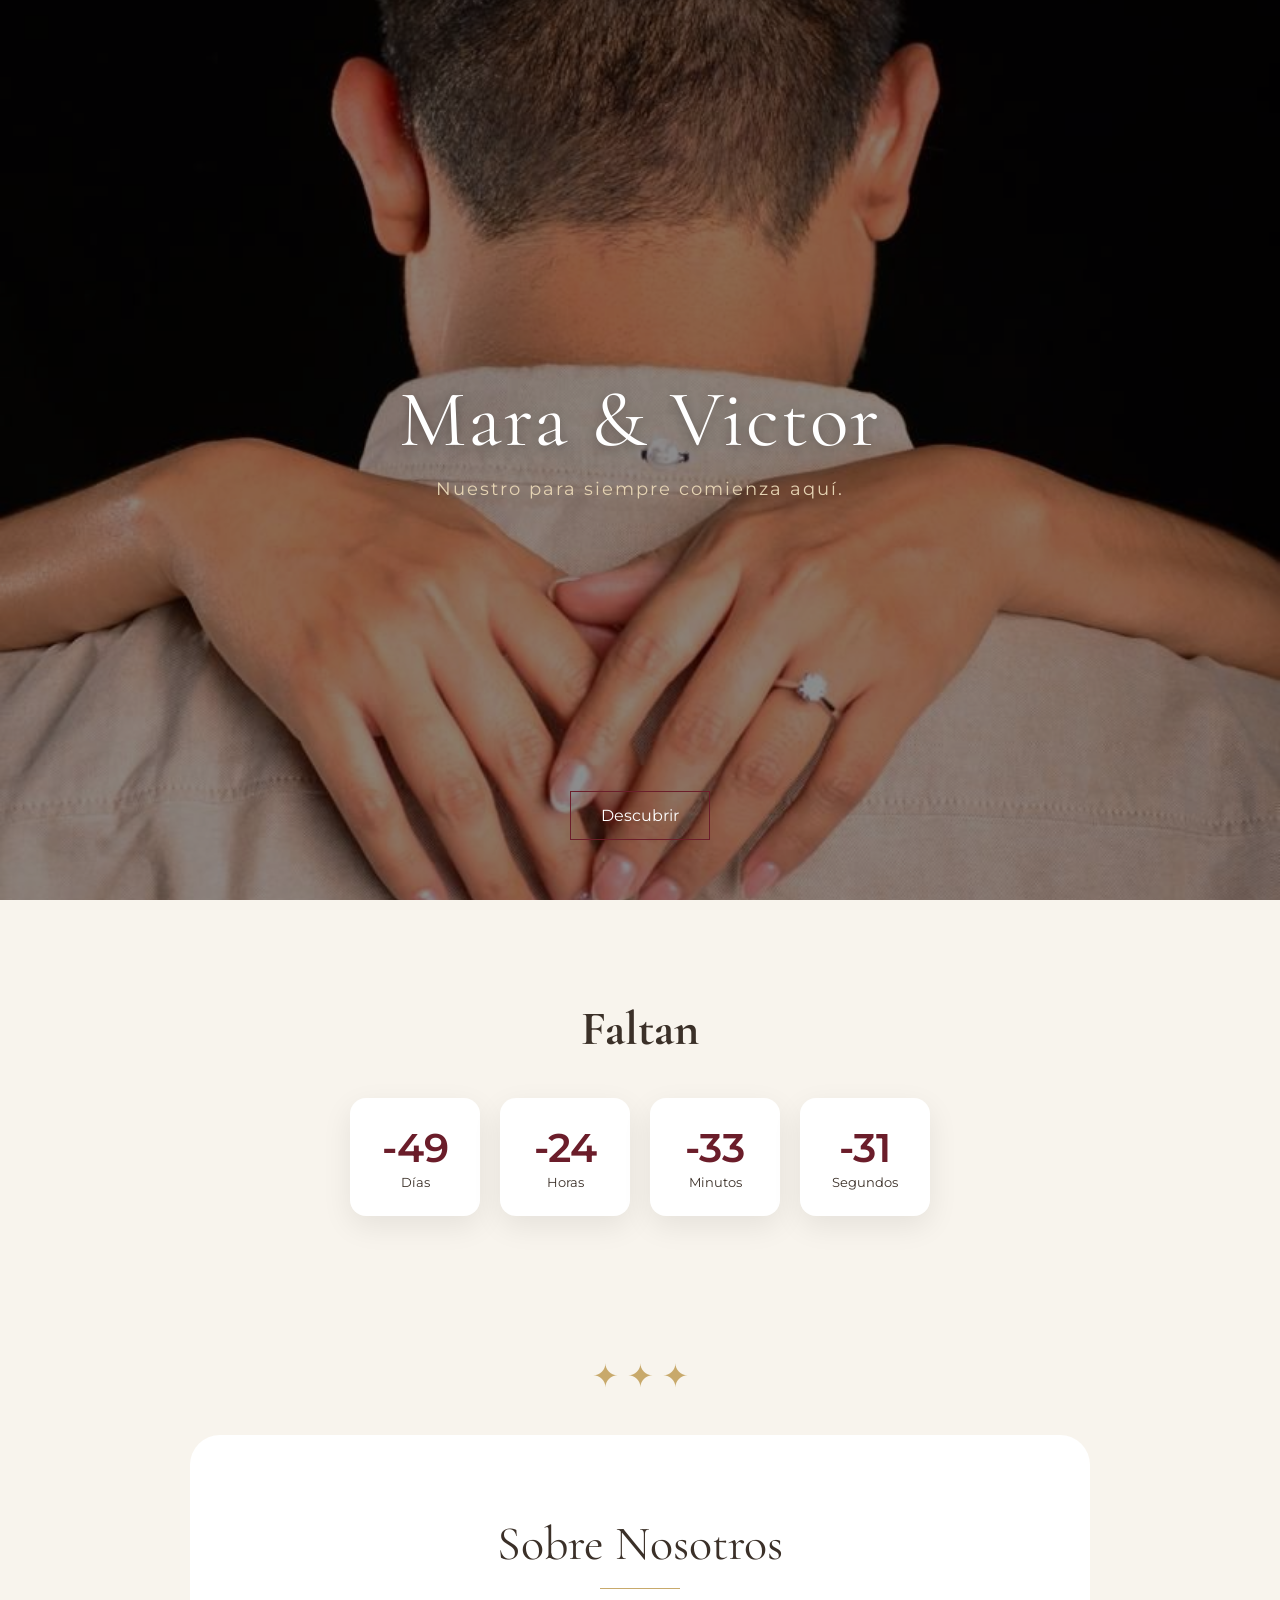
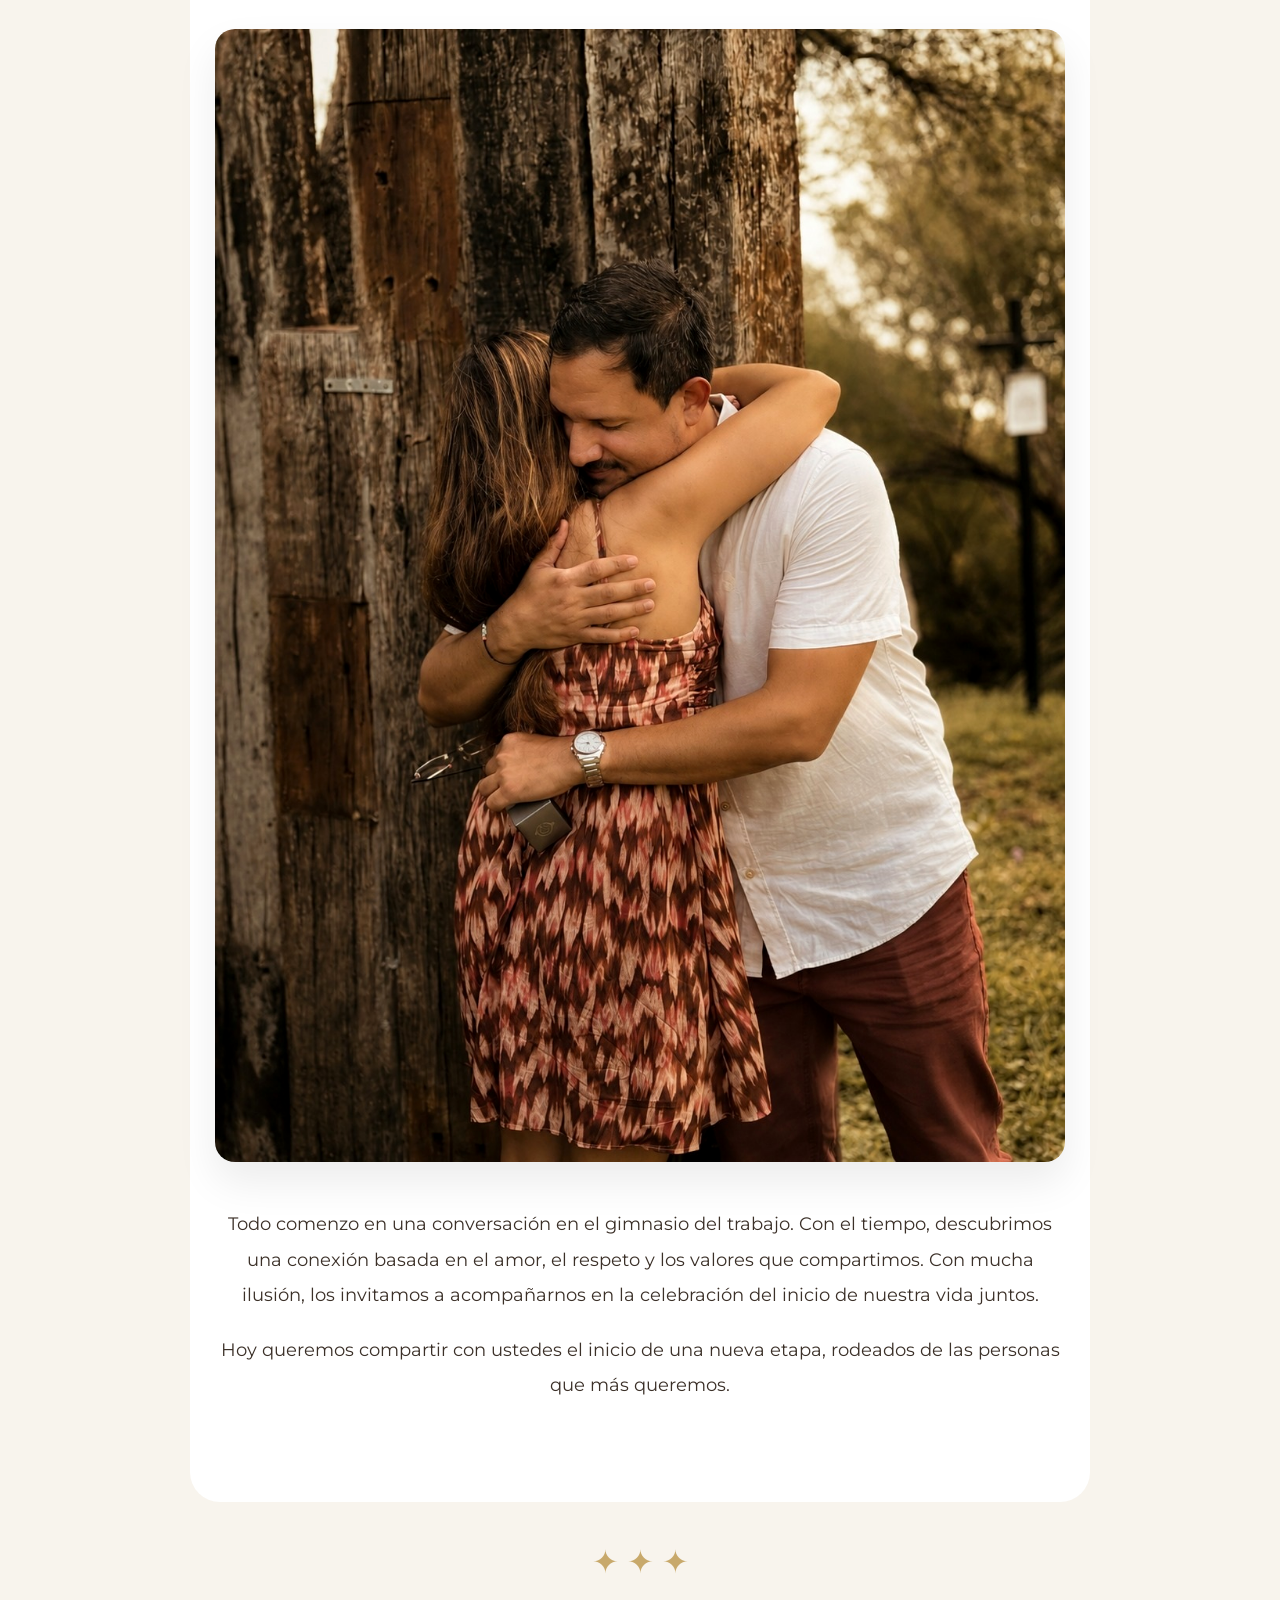
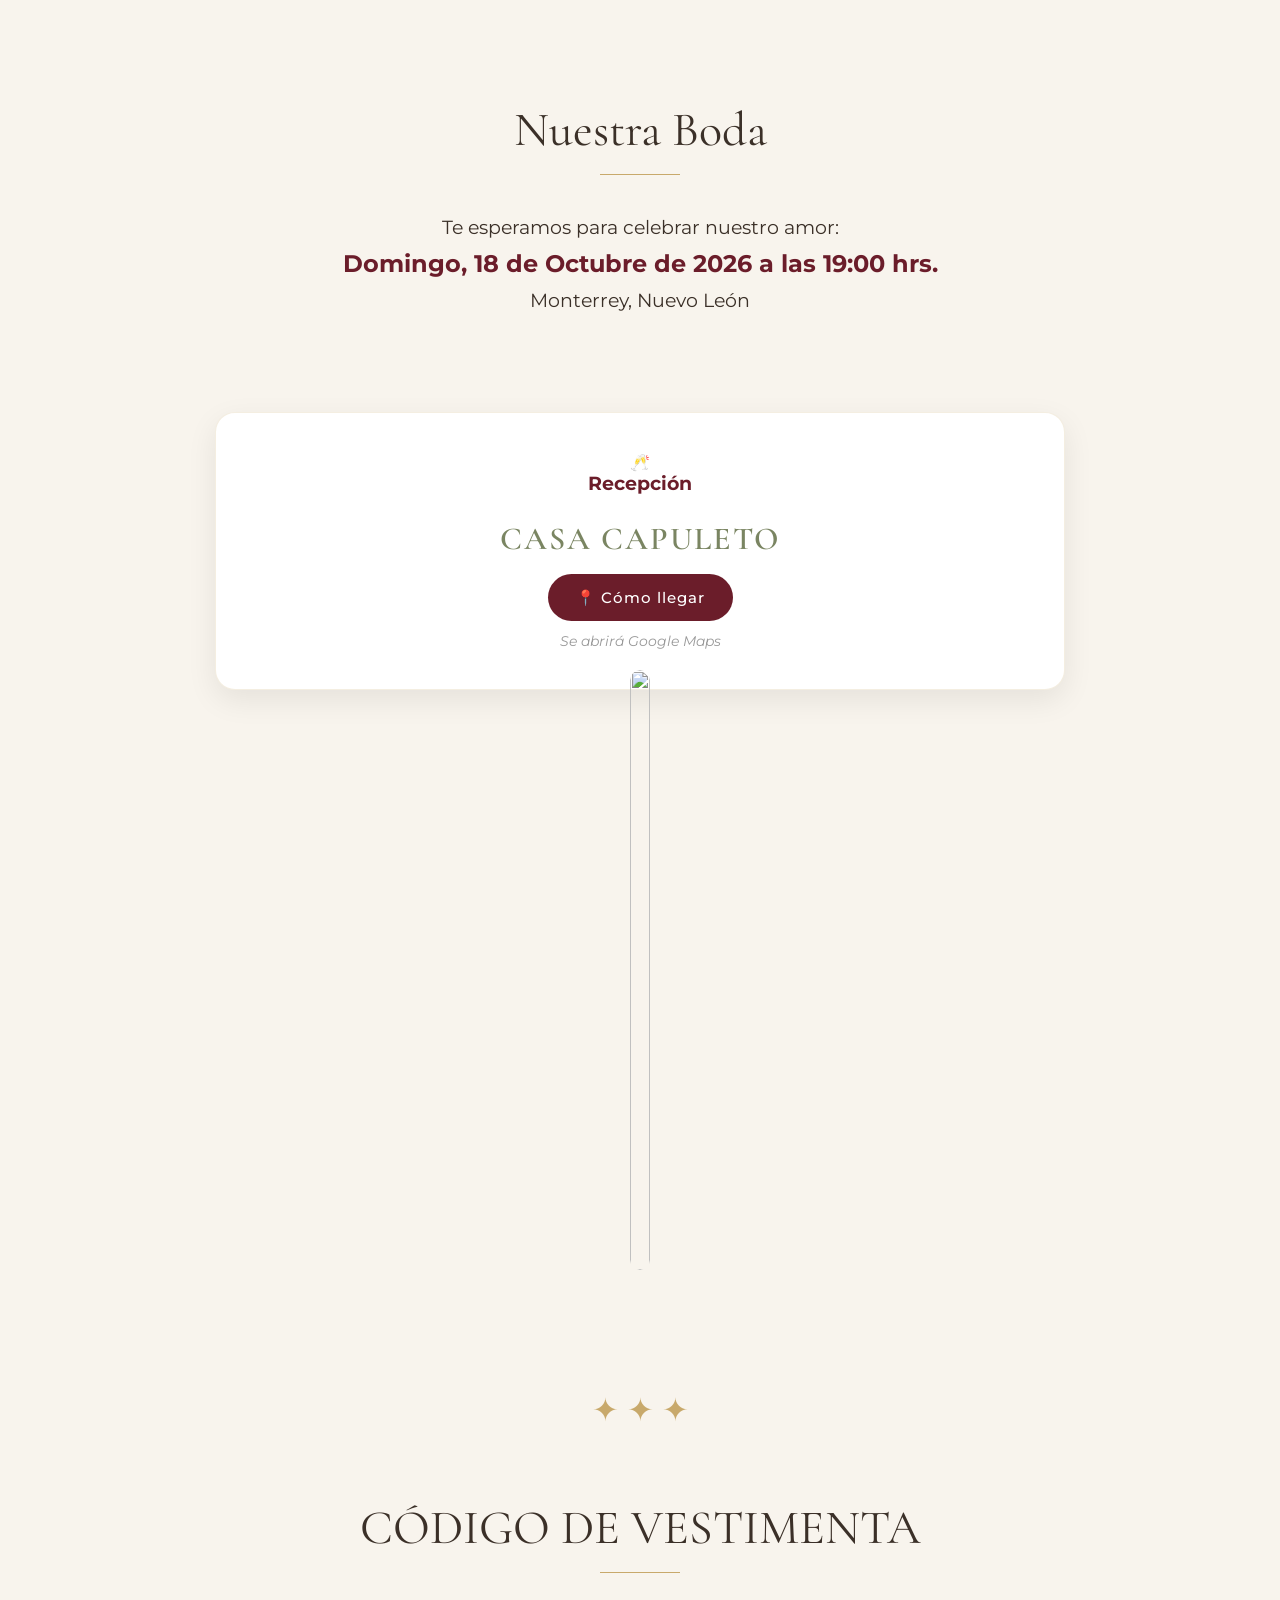
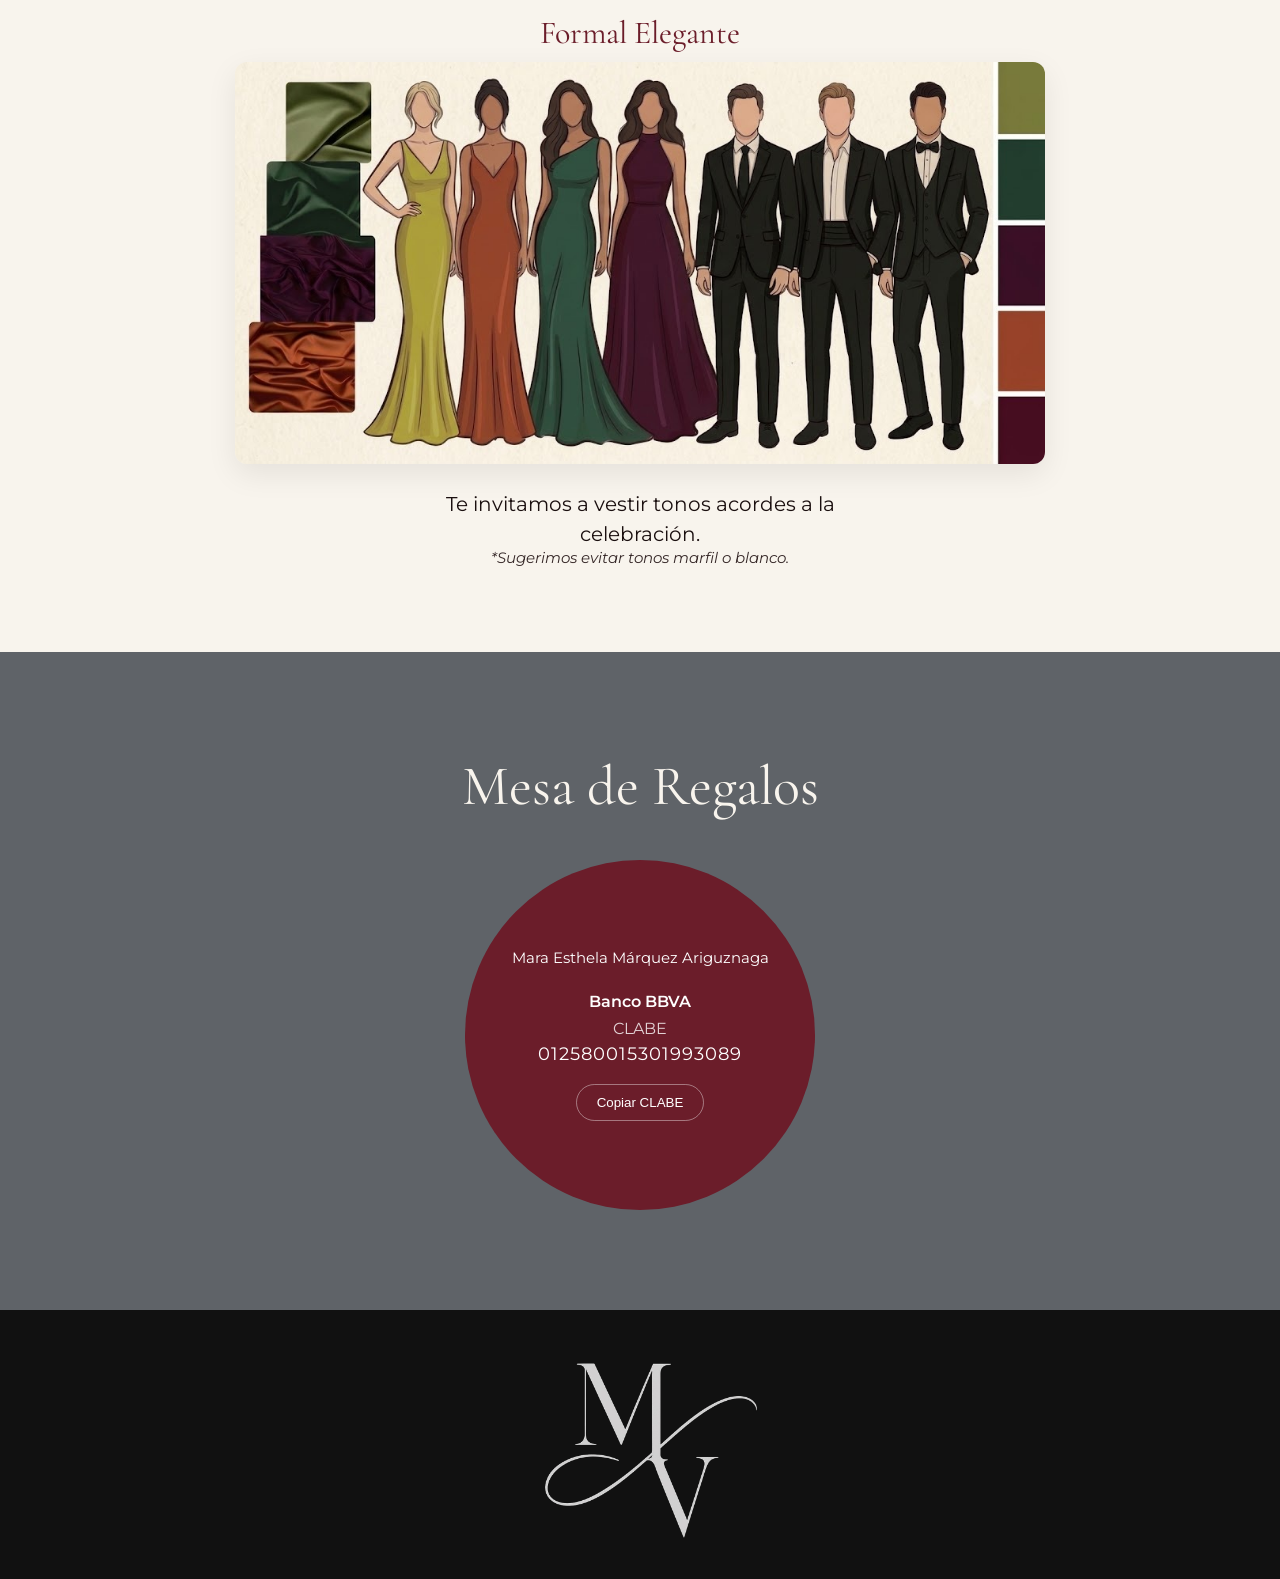
==== index.html @ dc5fb046 "Reposicion de Boton descubrir" ====
<!DOCTYPE html>
<html lang="es">

<head>
    <meta charset="UTF-8">
    <meta name="viewport" content="width=device-width, initial-scale=1.0">

    <title>Mara & Víctor</title>

    <link rel="stylesheet" href="assets/css/style.css">

    <link rel="preconnect" href="https://fonts.googleapis.com">
    <link
        href="https://fonts.googleapis.com/css2?family=Cormorant+Garamond:wght@300;400;500;600&family=Montserrat:wght@300;400;500&display=swap"
        rel="stylesheet">
</head>

<body>

    <section class="hero">
    
        <div class="overlay"></div>
    
        <div class="hero-content">
    
            <h1>Mara & Victor</h1>
    
            <p class="frase">
                Nuestro para siempre comienza aquí.
            </p>
    
        </div>
    
        <a href="#countdown" class="btn hero-btn">
            Descubrir
        </a>
    
    </section>

    <section id="countdown" class="countdown-section">

        <h2>Faltan</h2>

        <div class="countdown">

            <div class="box">
                <span id="days">0</span>
                <small>Días</small>
            </div>

            <div class="box">
                <span id="hours">0</span>
                <small>Horas</small>
            </div>

            <div class="box">
                <span id="minutes">0</span>
                <small>Minutos</small>
            </div>

            <div class="box">
                <span id="seconds">0</span>
                <small>Segundos</small>
            </div>

        </div>

    </section>
    <div class="ornament">
        ✦ ✦ ✦
    </div>

    <section class="historia reveal">

        <div class="section-header">
            <h2>Sobre Nosotros</h2>
        </div>
        <img src="assets/img/sobrenosotros.jpg" alt="Mara y Víctor" class="historia-img">
        <div class="historia-texto">

            <p>
                Todo comenzo en una conversación en el gimnasio
                del trabajo. Con el tiempo, descubrimos una
                conexión basada en el amor, el respeto y los
                valores que compartimos.
                Con mucha ilusión, los invitamos a acompañarnos
                en la celebración del inicio de nuestra vida juntos.
            </p>

            <p>
                Hoy queremos compartir con ustedes
                el inicio de una nueva etapa,
                rodeados de las personas que más queremos.
            </p>

        </div>

    </section>
    <div class="ornament">
        ✦ ✦ ✦
    </div>

    <!--
    <section class="timeline reveal">

        <div class="section-header">
            <h2>Nuestro Camino</h2>
        </div>

        <div class="timeline-container">

            <div class="timeline-item">

                <div class="timeline-icon">
                    ❤️
                </div>

                <div class="timeline-content">
                    <h3>2023</h3>
                    <p>Nos conocimos</p>
                </div>

            </div>

            <div class="timeline-item">

                <div class="timeline-icon">
                    ☕
                </div>

                <div class="timeline-content">
                    <h3>2024</h3>
                    <p>Primera cita</p>
                </div>

            </div>

            <div class="timeline-item">

                <div class="timeline-icon">
                    💍
                </div>

                <div class="timeline-content">
                    <h3>2025</h3>
                    <p>Compromiso</p>
                </div>

            </div>

            <div class="timeline-item">

                <div class="timeline-icon">
                    👰🤵
                </div>

                <div class="timeline-content">
                    <h3>2026</h3>
                    <p>Nuestra boda</p>
                </div>

            </div>

        </div>

    </section>
    -->

    <section class="evento reveal">

        <div class="section-header">
            <h2>Nuestra Boda</h2>
        </div>

        <div class="evento-fecha">

            <span>Te esperamos para celebrar nuestro amor:</span>

            <strong>
                Domingo, 18 de Octubre de 2026 a las 19:00 hrs.
            </strong>

            <span>
                Monterrey, Nuevo León
            </span>

        </div>

    </section>

    <section class="cards-evento reveal">

        <div class="evento-card">

            <div class="evento-icon">
                🥂
            </div>

            <h3>Recepción</h3>

            <div class="venue-card">

                <h4>CASA CAPULETO</h4>


                <a href="https://maps.app.goo.gl/CMNV9j2UJnT3NY7h6" target="_blank" class="maps-btn">
                    📍 Cómo llegar
                </a>
                <p class="maps-note">
                    Se abrirá Google Maps
                </p>

            </div>

        </div>

        <section class="foto-principal">
            <img src="assets/img/recepcion.jpg">
        </section>
        <div class="ornament">
            ✦ ✦ ✦
        </div>
        <!--Esta es la sección del vestuario-->
        <section class="dress-code reveal">

            <div class="section-header">
                <h2>CÓDIGO DE VESTIMENTA</h2>
            </div>

            <p class="dress-text">
                Formal Elegante
            </p>

            <img src="assets/img/dresscode.jpg" alt="Dress Code" class="dress-image">

            <p class="dress-note">
                Te invitamos a vestir tonos acordes a la celebración.
            </p>
            <p class="dress-note2">
                *Sugerimos evitar tonos marfil o blanco.
            </p>
        </section>

    </section>
    <!-- Agregando Mesa de regalos -->
    <section class="gift-section reveal">

        <div class="section-header-light">
            <h2>Mesa de Regalos</h2>
        </div>

        <div class="gift-circle">

            <p class="gift-name">
                Mara Esthela Márquez Ariguznaga
            </p>

            <p class="gift-bank">
                Banco BBVA
            </p>

            <p class="gift-clabe-label">
                CLABE
            </p>

            <p class="gift-clabe">
                012580015301993089
            </p>

            <button class="copy-btn" onclick="copyClabe()">
                Copiar CLABE
            </button>

        </div>

    </section>


    <footer>
        <img src="assets/img/firma.png" alt="Firma Mara y Víctor" class="footer-logo">


    </footer>

    <script src="assets/js/countdown.js"></script>
    <script src="assets/js/main.js"></script>
    <script src="assets/js/countdown.js"></script>
    <script src="assets/js/main.js"></script>

    <script>

        function copyClabe() {

            navigator.clipboard.writeText(
                "012580015301993089"
            );

            alert("Haz copiado una CLABE interbancaria de los novios: Mara y Víctor! Ahora puedes pegarla en tu aplicación bancaria para realizar la transferencia.");
        }

    </script>

</body>

</html>
---- assets/css/style.css ----
:root {
  --ivory: #f8f4ed;
  --olive: #7a8562;
  --burgundy: #6b1d2a;
  --champagne: #e5d3b3;
  --gold: #c8a96b;

  --text: #3b3028;
}
* {
  margin: 0;
  padding: 0;
  box-sizing: border-box;
}

html {
  scroll-behavior: smooth;
}

body {
  font-family: "Montserrat", sans-serif;
  background: var(--ivory);
  color: var(--text);
}

.hero {
  position: relative;
  min-height: 100vh;
  background: url("../img/hero.jpg") center center/cover no-repeat;
  display: flex;
  justify-content: center;
  align-items: center;
  text-align: center;
}

.overlay {
  position: absolute;
  inset: 0;
  background: rgba(0, 0, 0, 0.45);
}

.hero-content {
  position: relative;
  z-index: 2;
  color: white;
  padding: 20px;
}

.hero h1 {
  font-family: "Cormorant Garamond", serif;
  font-size: 5rem;
  font-weight: 400;
  margin-bottom: 10px;
  text-shadow: 0 3px 12px rgba(0, 0, 0, 0.3);
  letter-spacing: 2px;
}

.frase {
  font-size: 1.1rem;
  letter-spacing: 2px;
  margin-bottom: 30px;
  color: var(--champagne);
}

.fecha {
  font-size: 1.4rem;
  margin-bottom: 15px;
}

.ubicacion {
  margin-bottom: 35px;
}

.btn {
    display: inline-block;

    padding: 14px 30px;

    border: 1px solid var(--burgundy);

    color: white;

    text-decoration: none;

    transition: .3s;
}

.btn:hover {
  background: var(--burgundy);
}

.countdown-section {
  padding: 100px 20px;
  text-align: center;
}

.countdown-section h2 {
  font-family: "Cormorant Garamond", serif;
  font-size: 3rem;
  margin-bottom: 40px;
}

.countdown {
  display: flex;
  justify-content: center;
  gap: 20px;
  flex-wrap: wrap;
}

.box {
  background: white;
  width: 130px;
  padding: 25px;
  border-radius: 16px;
  box-shadow: 0 10px 30px rgba(0, 0, 0, 0.08);
}

.box span {
  display: block;
  font-size: 2.5rem;
  color: var(--burgundy);
  font-weight: 600;
}

.mensaje {
  padding: 100px 30px;
  text-align: center;
  max-width: 900px;
  margin: auto;
}

.mensaje h2 {
  font-family: "Cormorant Garamond", serif;
  font-size: 3rem;
  margin-bottom: 20px;
}

.mensaje p {
  line-height: 1.8;
}

.proximamente {
  padding: 50px 20px 120px;
  display: grid;
  grid-template-columns: repeat(auto-fit, minmax(220px, 1fr));
  gap: 20px;
  max-width: 1200px;
  margin: auto;
}

.card {
  background: white;
  padding: 40px 20px;
  text-align: center;
  border-radius: 16px;
  box-shadow: 0 10px 30px rgba(0, 0, 0, 0.08);
}

.card h3 {
  margin-bottom: 10px;
  color: var(--burgundy);
}

footer {
  background: #111;
  color: white;
  text-align: center;
  padding: 15px 20px;
}
.footer-logo {
  width: 300px;

  height: auto;

  display: block;

  margin: 0 auto 20px;

  opacity: 0.95;
}
footer h2 {
  font-family: "Cormorant Garamond", serif;
  font-size: 4rem;
  margin-bottom: 10px;
}
footer p {
  color: var(--champagne);

  font-size: 1rem;
}
@media (max-width: 768px) {

  .hero {
    background-position: center 25%;
  }

  .hero h1 {
    font-size: 3rem;
  }

  .fecha {
    font-size: 1.1rem;
  }

  .box {
    width: 140px;
  }
}
.section-header {
  text-align: center;
  margin-bottom: 40px;
}

.section-header h2 {
  font-family: "Cormorant Garamond", serif;
  font-size: 3rem;
  font-weight: 400;
}

.section-header::after {
  content: "";
  display: block;
  width: 80px;
  height: 1px;
  background: var(--gold);
  margin: 15px auto 0;
}
.historia {
  background: white;
  border-radius: 30px;
  padding: 80px 25px;
  max-width: 900px;
  margin: auto;
}

.historia-img {
  width: 100%;

  border-radius: 20px;

  margin-bottom: 40px;

  transition: all 0.5s ease;

  filter: contrast(1.03) saturate(1.05);

  box-shadow: 0 20px 40px rgba(0, 0, 0, 0.08);
}

.historia-img:hover {
  transform: scale(1.02) translateY(-5px);

  box-shadow: 0 25px 50px rgba(0, 0, 0, 0.15);
}
.historia-texto {
  text-align: center;
}

.historia-texto p {
  margin-bottom: 20px;
  font-size: 1.1rem;
  line-height: 2;
}
.quote {
  padding: 80px 25px;
  text-align: center;
}

.quote p {
  font-family: "Cormorant Garamond", serif;
  font-size: 2rem;
  font-style: italic;
  margin: 25px 0;
}

.line {
  display: block;
  width: 120px;
  height: 1px;
  background: var(--gold);
  margin: auto;
}
.evento {
  padding: 80px 25px;
  text-align: center;
}

.evento-fecha {
  display: flex;
  flex-direction: column;
  gap: 10px;
  font-size: 1.2rem;
}

.evento-fecha strong {
  color: var(--burgundy);
  font-size: 1.5rem;
}
.cards-evento {
  padding: 20px 25px 80px;
  display: grid;
  gap: 20px;
  max-width: 900px;
  margin: auto;
}

.evento-card {
  background: white;
  border-radius: 20px;
  padding: 40px;
  text-align: center;
  box-shadow: 0 10px 30px rgba(0, 0, 0, 0.08);
  border: 1px solid rgba(200, 169, 107, 0.2);
}

.evento-card h3 {
  color: var(--burgundy);
  margin-bottom: 10px;
}
.rsvp {
  padding: 100px 25px;
  text-align: center;
}

.rsvp h2 {
  font-family: "Cormorant Garamond", serif;
  font-size: 3rem;
  margin-bottom: 20px;
}

.rsvp p {
  margin-bottom: 30px;
}

.rsvp button {
  border: none;
  background: var(--burgundy);
  color: white;
  padding: 15px 35px;
  border-radius: 50px;
  opacity: 0.7;
}
.reveal {
  opacity: 0;
  transform: translateY(40px);
  transition: all 0.8s ease;
}

.reveal.active {
  opacity: 1;
  transform: translateY(0);
}
.timeline {
  padding: 100px 25px;
  max-width: 900px;
  margin: auto;
}

.timeline-container {
  position: relative;
}

.timeline-container::before {
  content: "";
  position: absolute;
  left: 20px;
  top: 0;
  bottom: 0;
  width: 2px;
  background: var(--olive);
}

.timeline-item {
  position: relative;
  display: flex;
  gap: 20px;
  margin-bottom: 50px;
  padding-left: 10px;
}

.timeline-icon {
  width: 40px;
  height: 40px;
  background: white;
  border: 2px solid var(--olive);
  border-radius: 50%;
  display: flex;
  align-items: center;
  justify-content: center;
  z-index: 2;
  flex-shrink: 0;
}

.timeline-content h3 {
  color: var(--burgundy);
  margin-bottom: 5px;
}

.timeline-photo {
  width: 100%;
  border-radius: 20px;
  margin: 20px 0 50px;
  box-shadow: 0 15px 35px rgba(0, 0, 0, 0.1);
}
.hero-content {
  position: relative;
  z-index: 2;
  color: white;
  padding: 20px;
  max-width: 600px;
  margin: auto;

  animation: heroFade 1.5s ease;
}

@keyframes heroFade {
  from {
    opacity: 0;
    transform: translateY(30px);
  }

  to {
    opacity: 1;
    transform: translateY(0);
  }
}
.scroll-indicator {
  margin-top: 40px;

  font-size: 2rem;

  color: var(--burgundy);

  animation: bounce 2s infinite;
}
@keyframes bounce {
  0%,
  20%,
  50%,
  80%,
  100% {
    transform: translateY(0);
  }

  40% {
    transform: translateY(-10px);
  }

  60% {
    transform: translateY(-5px);
  }
}
.timeline {
  background: white;
}
.rsvp {
  background: white;
}
.ornament {
  text-align: center;

  font-size: 2rem;

  color: var(--gold);

  margin: 40px 0;
}

.venue-card {
  margin-top: 1.5rem;
}

.venue-card h4 {
  font-family: "Cormorant Garamond", serif;
  font-size: 2rem;
  font-weight: 600;
  color: var(--olive);

  letter-spacing: 2px;

  margin-bottom: 1rem;
}

.venue-text {
  max-width: 280px;

  margin: 0 auto 1.5rem;

  color: #666;

  line-height: 1.8;
}

.maps-btn {
  display: inline-block;

  background: var(--burgundy);

  color: white;

  text-decoration: none;

  padding: 14px 28px;

  border-radius: 50px;

  font-size: 0.95rem;

  font-weight: 500;

  letter-spacing: 1px;

  transition: all 0.3s ease;
}

.maps-btn:hover {
  transform: translateY(-3px);

  box-shadow: 0 10px 25px rgba(0, 0, 0, 0.15);
}
.maps-note {
  margin-top: 12px;

  font-size: 0.85rem;

  color: #999;

  font-style: italic;
}
.foto-principal {
  max-width: 900px;

  height: 600px;

  margin: -40px auto 60px;

  overflow: hidden;

  border-radius: 20px;
}

.foto-principal img {
  width: 100%;
  height: 100%;
  object-fit: cover;
  display: block;

  border-radius: 12px;
}
.dress-code {
  text-align: center;

  padding: 10px 20px;
}

.dress-text {
  font-family: "Cormorant Garamond", serif;

  font-size: 2rem;

  color: var(--burgundy);

  margin-bottom: 10px;
}

.dress-image {
  width: 100%;

  max-width: 900px;

  border-radius: 12px;

  display: block;

  margin: 0 auto;

  box-shadow: 0 10px 30px rgba(0, 0, 0, 0.08);
}

.dress-note {
  max-width: 500px;

  margin: 25px auto 0;

  color: #1a0f0f;

  font-size: 1.25rem;

  line-height: 1.50;

  font-style: bold;
}
.dress-note2 {
  max-width: 500px;

  margin: 5px auto 0;

  color: #362828;

  font-size: 0.95rem;

  line-height: 0.50;

  font-style: italic;
}
.gift-section {
  background: #5f6368;

  padding: 100px 20px;

  text-align: center;
}

.section-header-light h2 {
  font-family: "Cormorant Garamond", serif;

  font-size: 3.5rem;

  color: var(--ivory);

  font-weight: 400;

  margin-bottom: 40px;
}

.gift-circle {
  width: 350px;
  height: 350px;

  margin: 0 auto;

  background: var(--burgundy);

  border-radius: 50%;

  display: flex;

  flex-direction: column;

  justify-content: center;

  align-items: center;

  padding: 40px;

  color: white;
}

.gift-name {
  font-size: 0.95rem;

  margin-bottom: 25px;

  text-align: center;
}

.gift-bank {
  font-weight: 600;

  margin-bottom: 8px;
}

.gift-clabe-label {
  opacity: 0.8;

  margin-bottom: 5px;
}

.gift-clabe {
  font-size: 1.1rem;

  letter-spacing: 1px;

  margin-bottom: 20px;
}

.copy-btn {
  border: 1px solid rgba(255, 255, 255, 0.4);

  background: transparent;

  color: white;

  padding: 10px 20px;

  border-radius: 30px;

  cursor: pointer;

  transition: 0.3s;
}

.copy-btn:hover {
  background: rgba(255, 255, 255, 0.1);
}
.hero-content {
    position: relative;
}
.hero .btn {

    position: absolute;

    left: 50%;

    bottom: 60px;

    transform: translateX(-50%);

    z-index: 10;
}
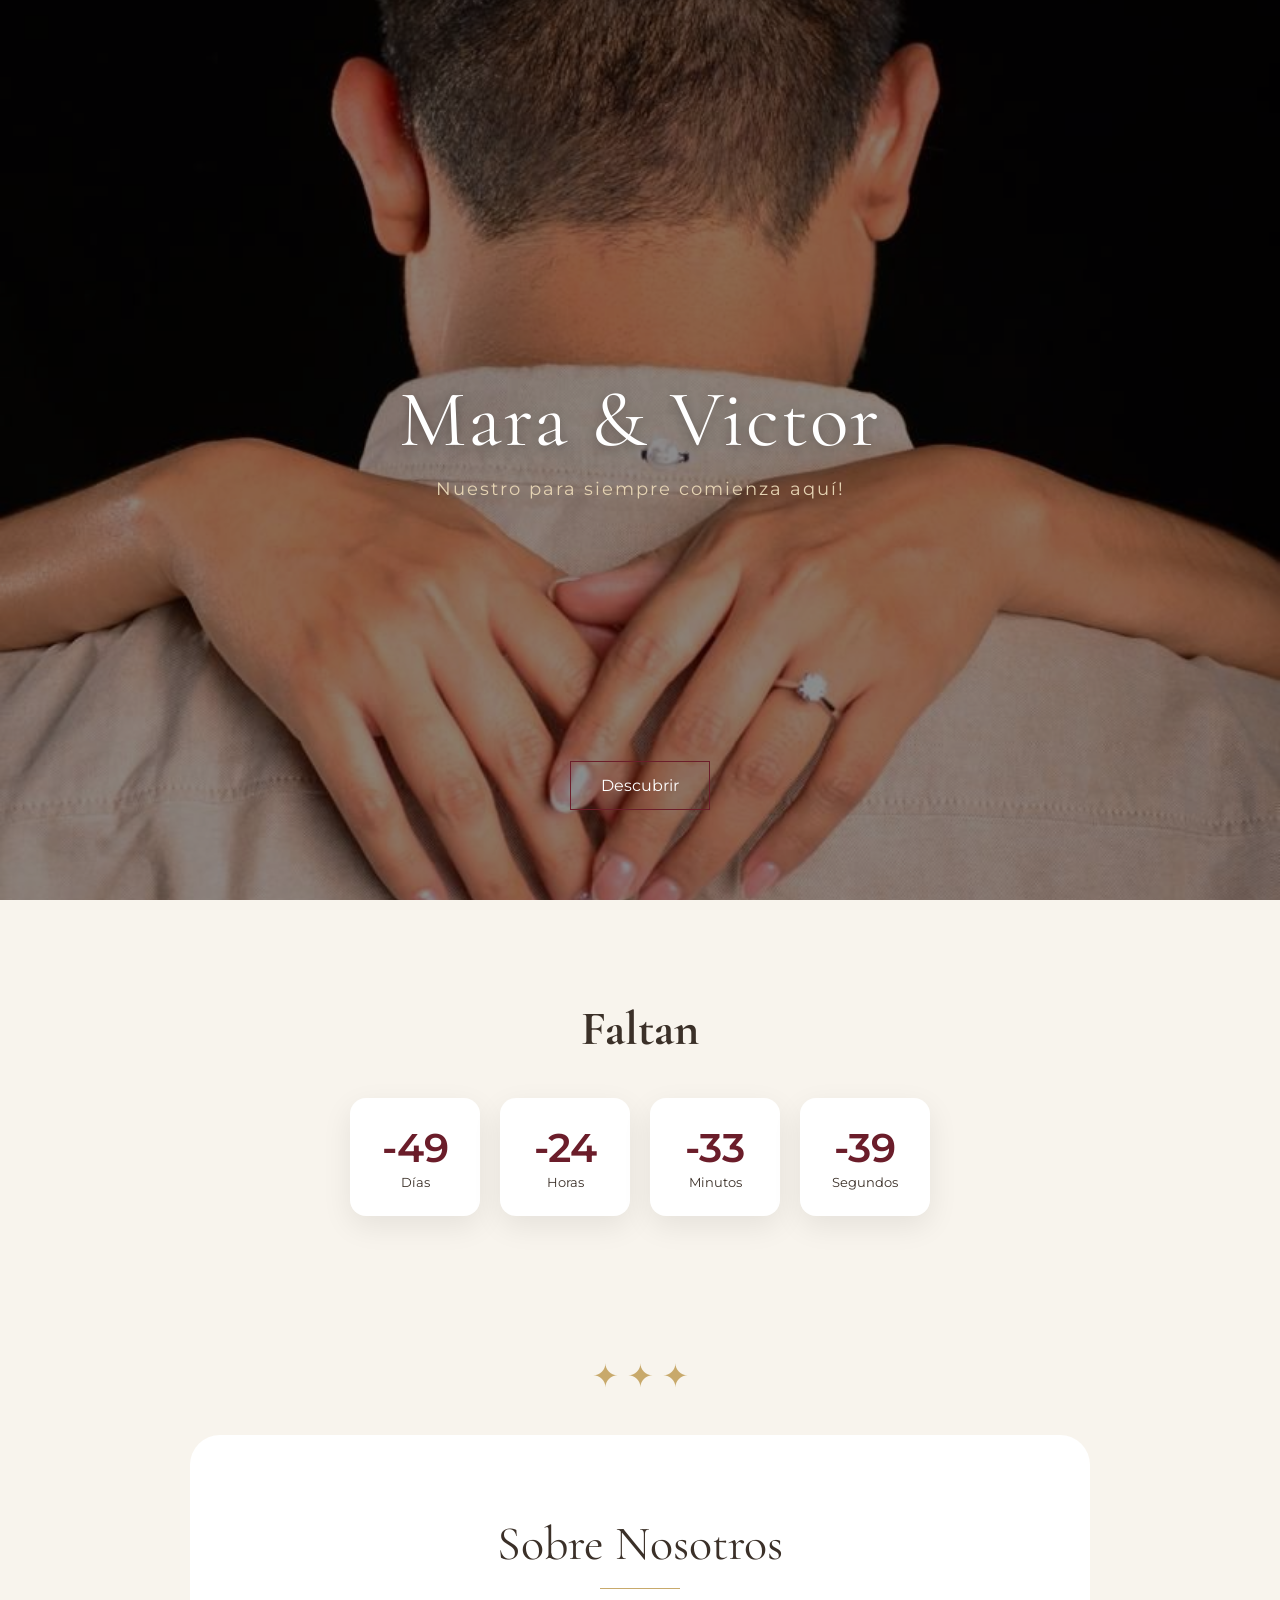
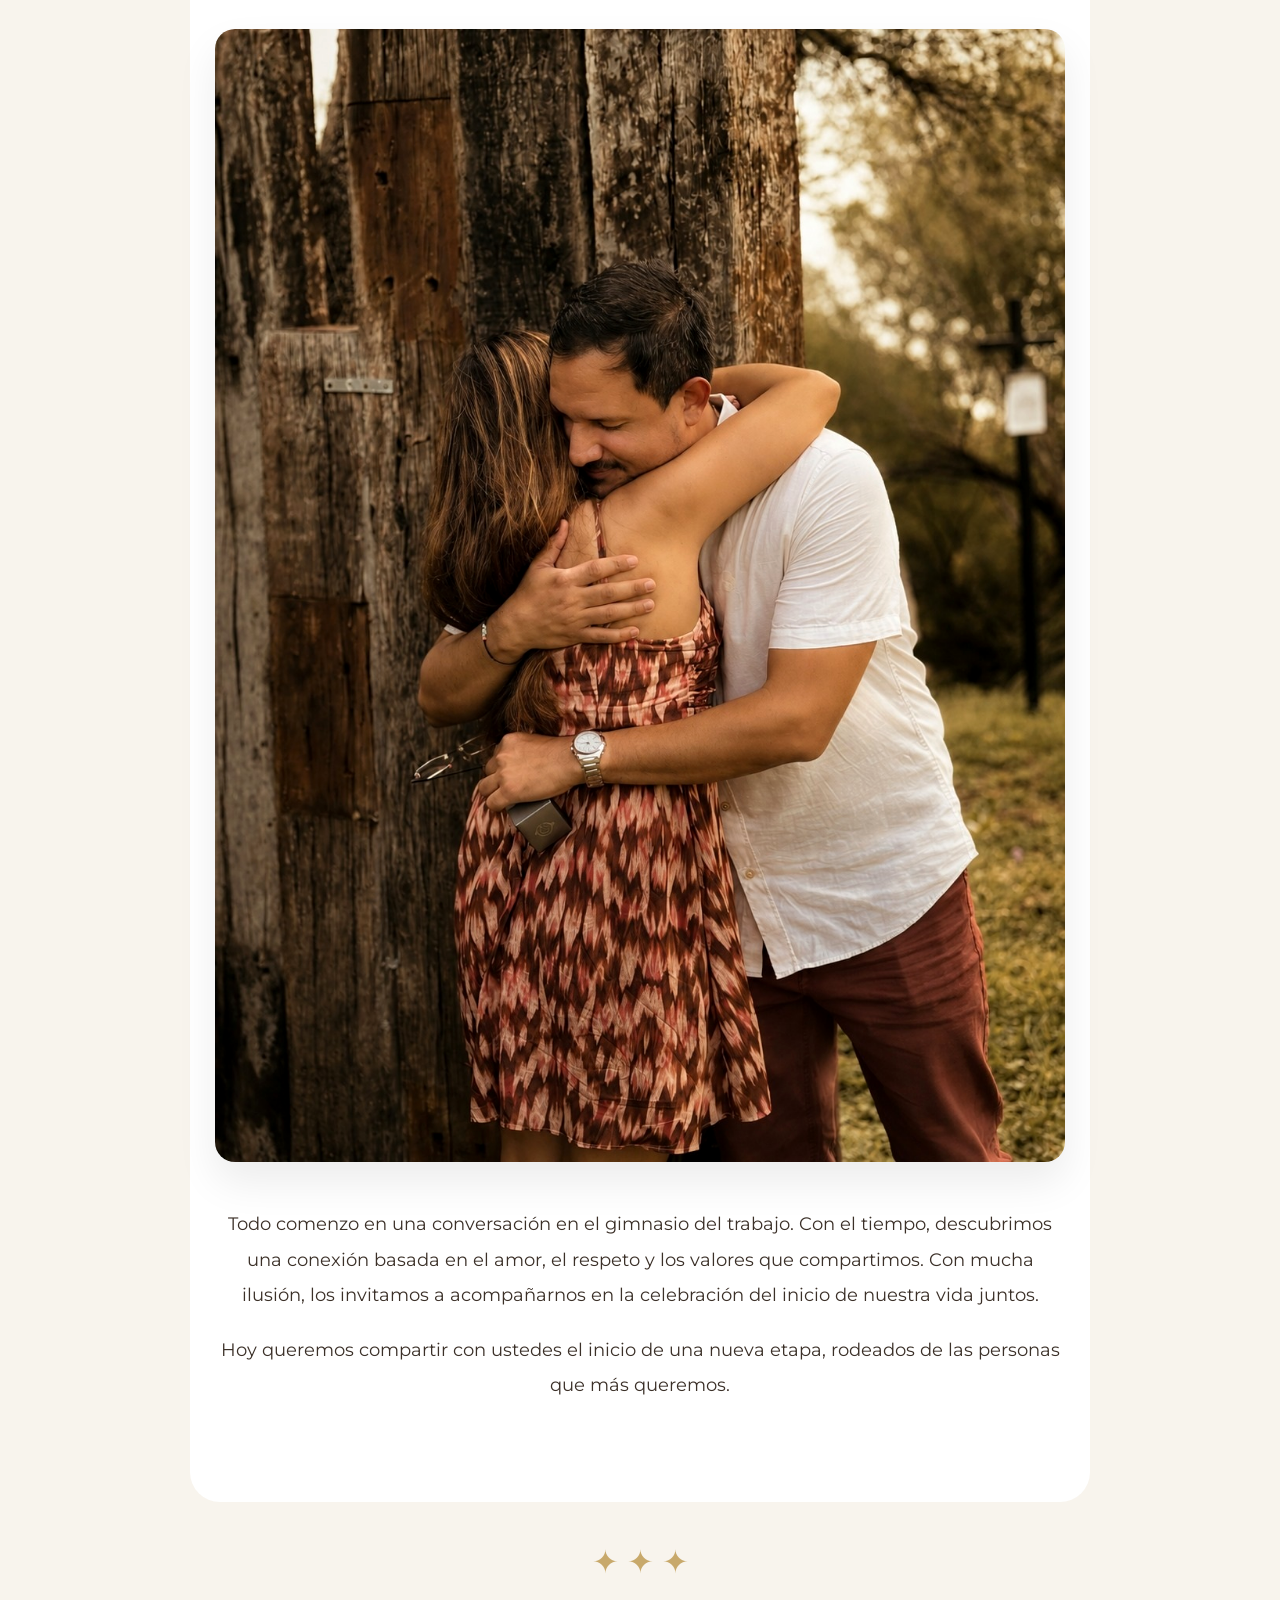
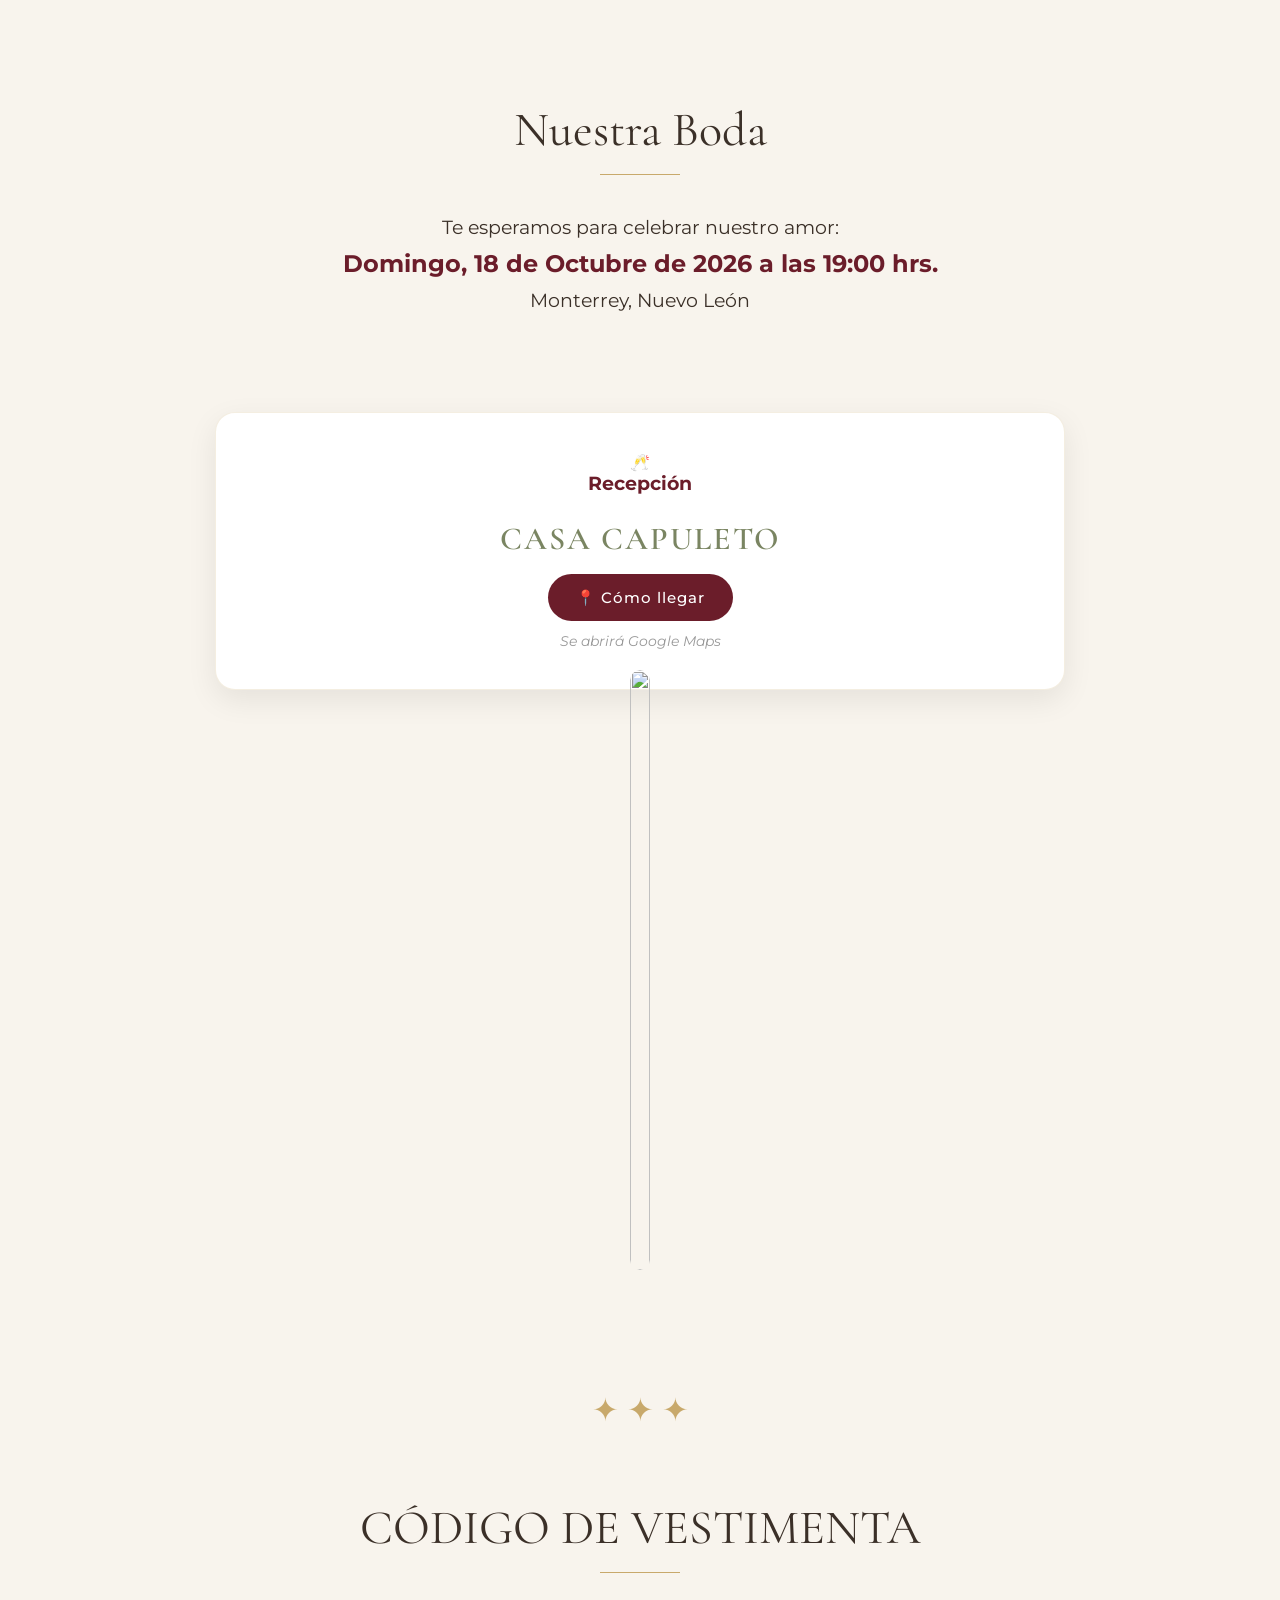
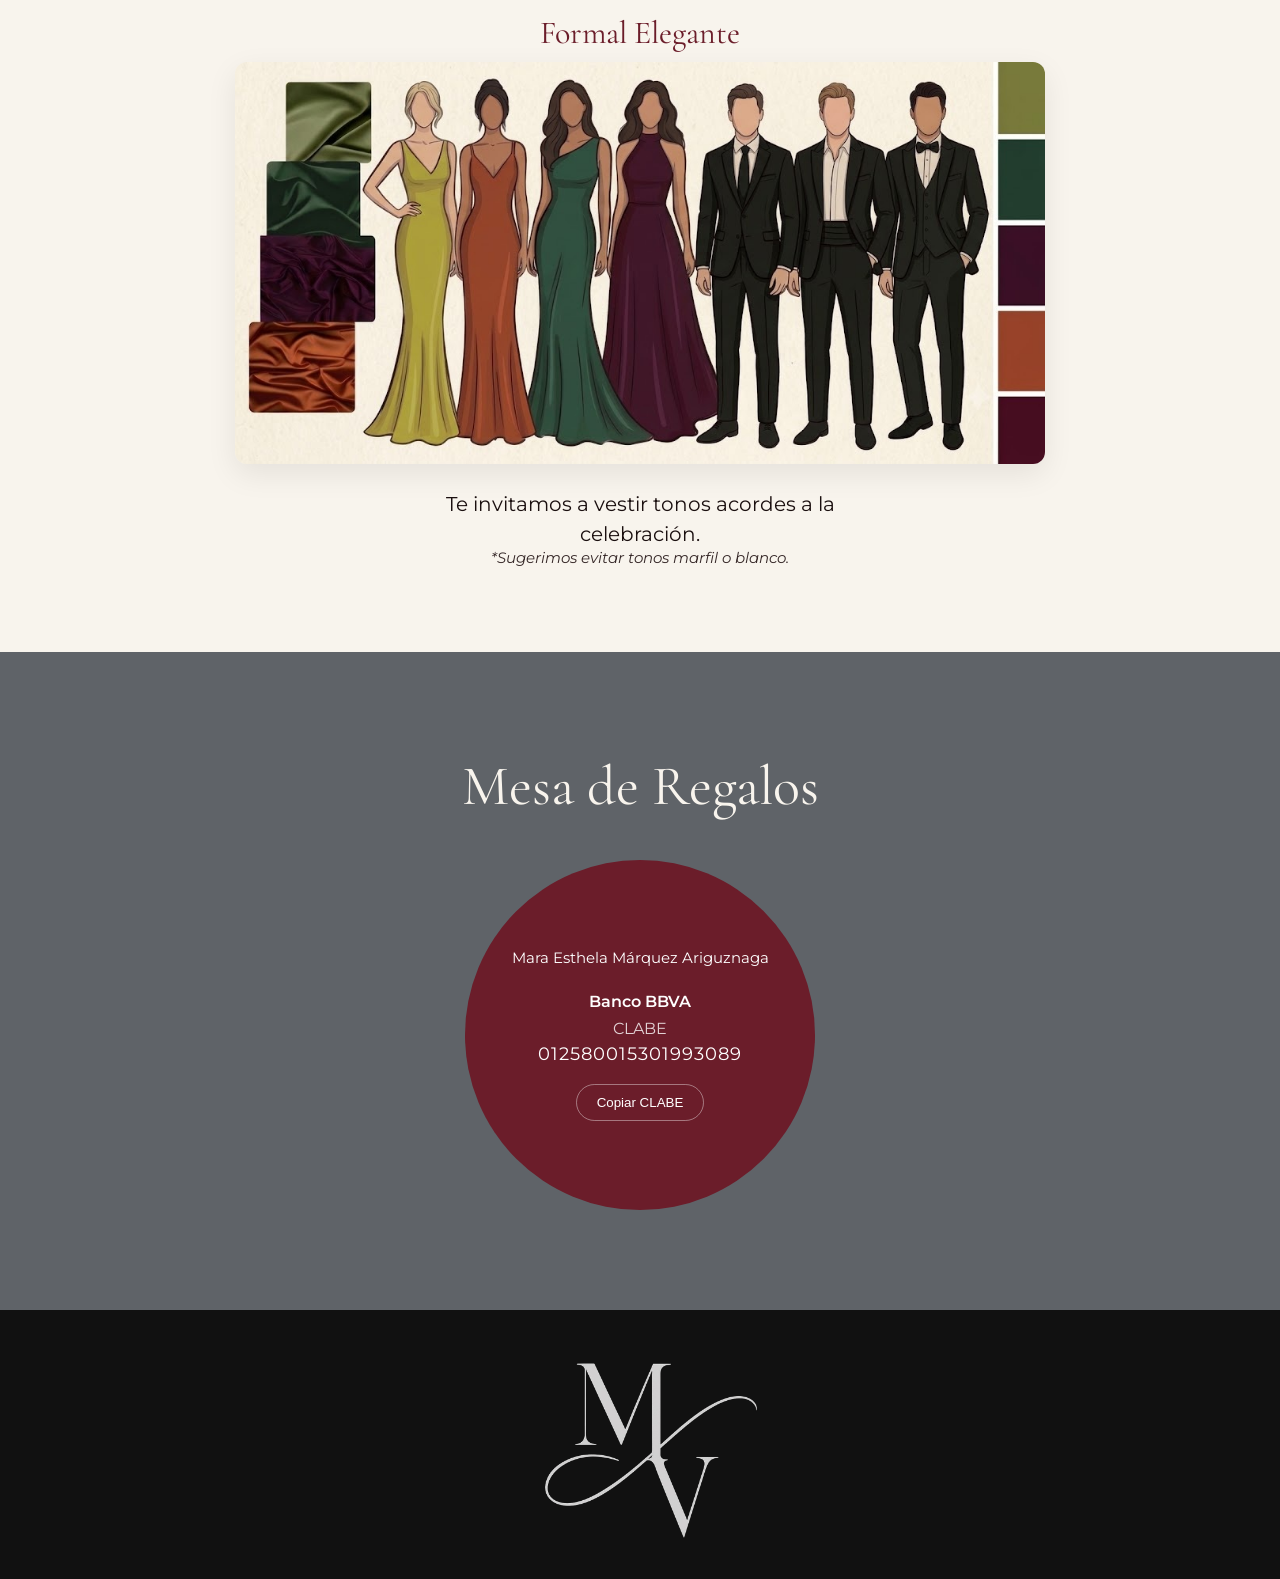
==== commit 7ed5c793: "Ajuste de Boton descubir para moviles" ====
--- a/index.html
+++ b/index.html
@@ -26,7 +26,7 @@
             <h1>Mara & Victor</h1>
     
             <p class="frase">
-                Nuestro para siempre comienza aquí.
+                Nuestro para siempre comienza aquí!
             </p>
     
         </div>
--- a/assets/css/style.css
+++ b/assets/css/style.css
@@ -72,17 +72,17 @@
 }
 
 .btn {
-    display: inline-block;
-
-    padding: 14px 30px;
-
-    border: 1px solid var(--burgundy);
-
-    color: white;
-
-    text-decoration: none;
-
-    transition: .3s;
+  display: inline-block;
+
+  padding: 14px 30px;
+
+  border: 1px solid var(--burgundy);
+
+  color: white;
+
+  text-decoration: none;
+
+  transition: 0.3s;
 }
 
 .btn:hover {
@@ -189,15 +189,32 @@
   font-size: 1rem;
 }
 @media (max-width: 768px) {
-
   .hero {
     background-position: center 25%;
   }
 
   .hero h1 {
-    font-size: 3rem;
-  }
-
+    font-size: 2.4rem;
+  }
+  .hero-content {
+    width: 90%;
+
+    margin: 0 auto;
+
+    text-align: center;
+  }
+
+  .hero h1 {
+    font-size: 2.6rem;
+
+    white-space: nowrap;
+  }
+
+  .frase {
+    font-size: 1rem;
+
+    line-height: 1.5;
+  }
   .fecha {
     font-size: 1.1rem;
   }
@@ -586,7 +603,7 @@
 
   font-size: 1.25rem;
 
-  line-height: 1.50;
+  line-height: 1.5;
 
   font-style: bold;
 }
@@ -599,7 +616,7 @@
 
   font-size: 0.95rem;
 
-  line-height: 0.50;
+  line-height: 0.5;
 
   font-style: italic;
 }
@@ -694,17 +711,16 @@
   background: rgba(255, 255, 255, 0.1);
 }
 .hero-content {
-    position: relative;
+  position: relative;
 }
 .hero .btn {
-
-    position: absolute;
-
-    left: 50%;
-
-    bottom: 60px;
-
-    transform: translateX(-50%);
-
-    z-index: 10;
-}+  position: absolute;
+
+  left: 50%;
+
+  bottom: 10%;
+
+  transform: translateX(-50%);
+
+  z-index: 10;
+}
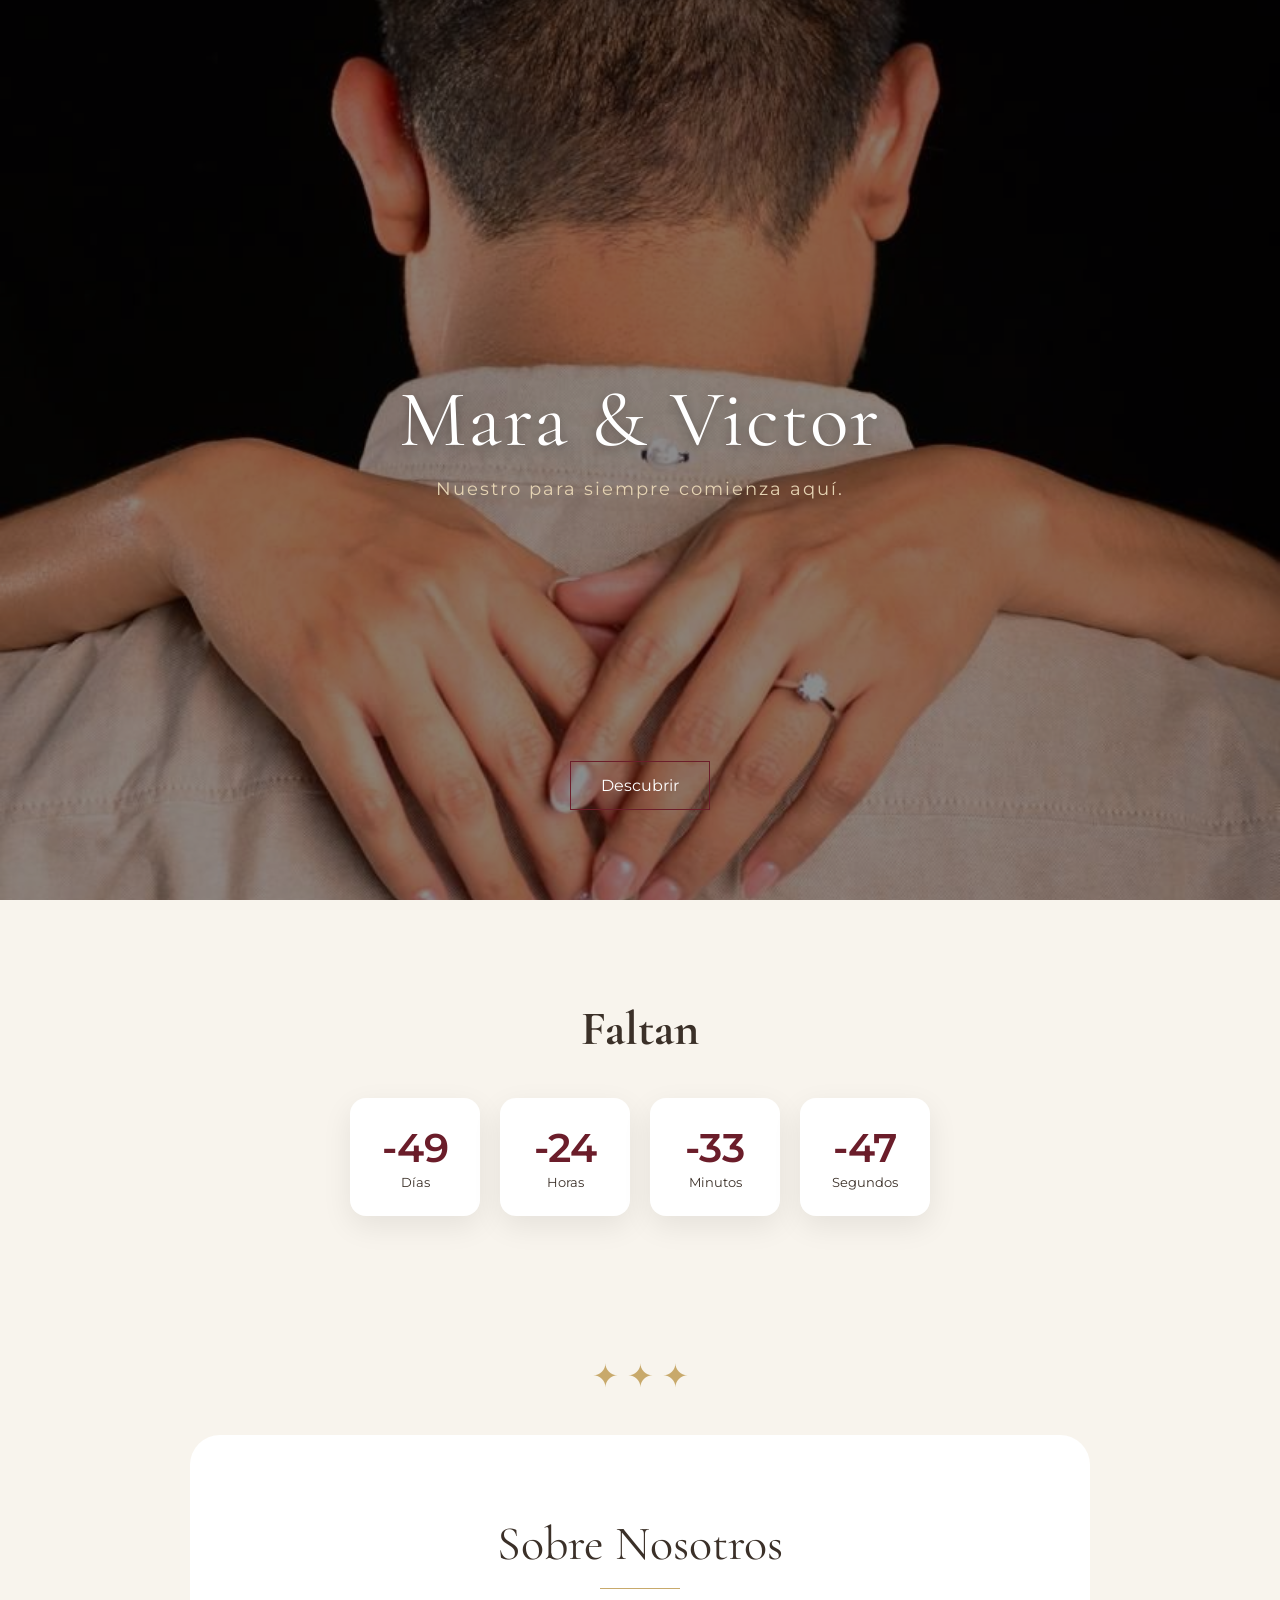
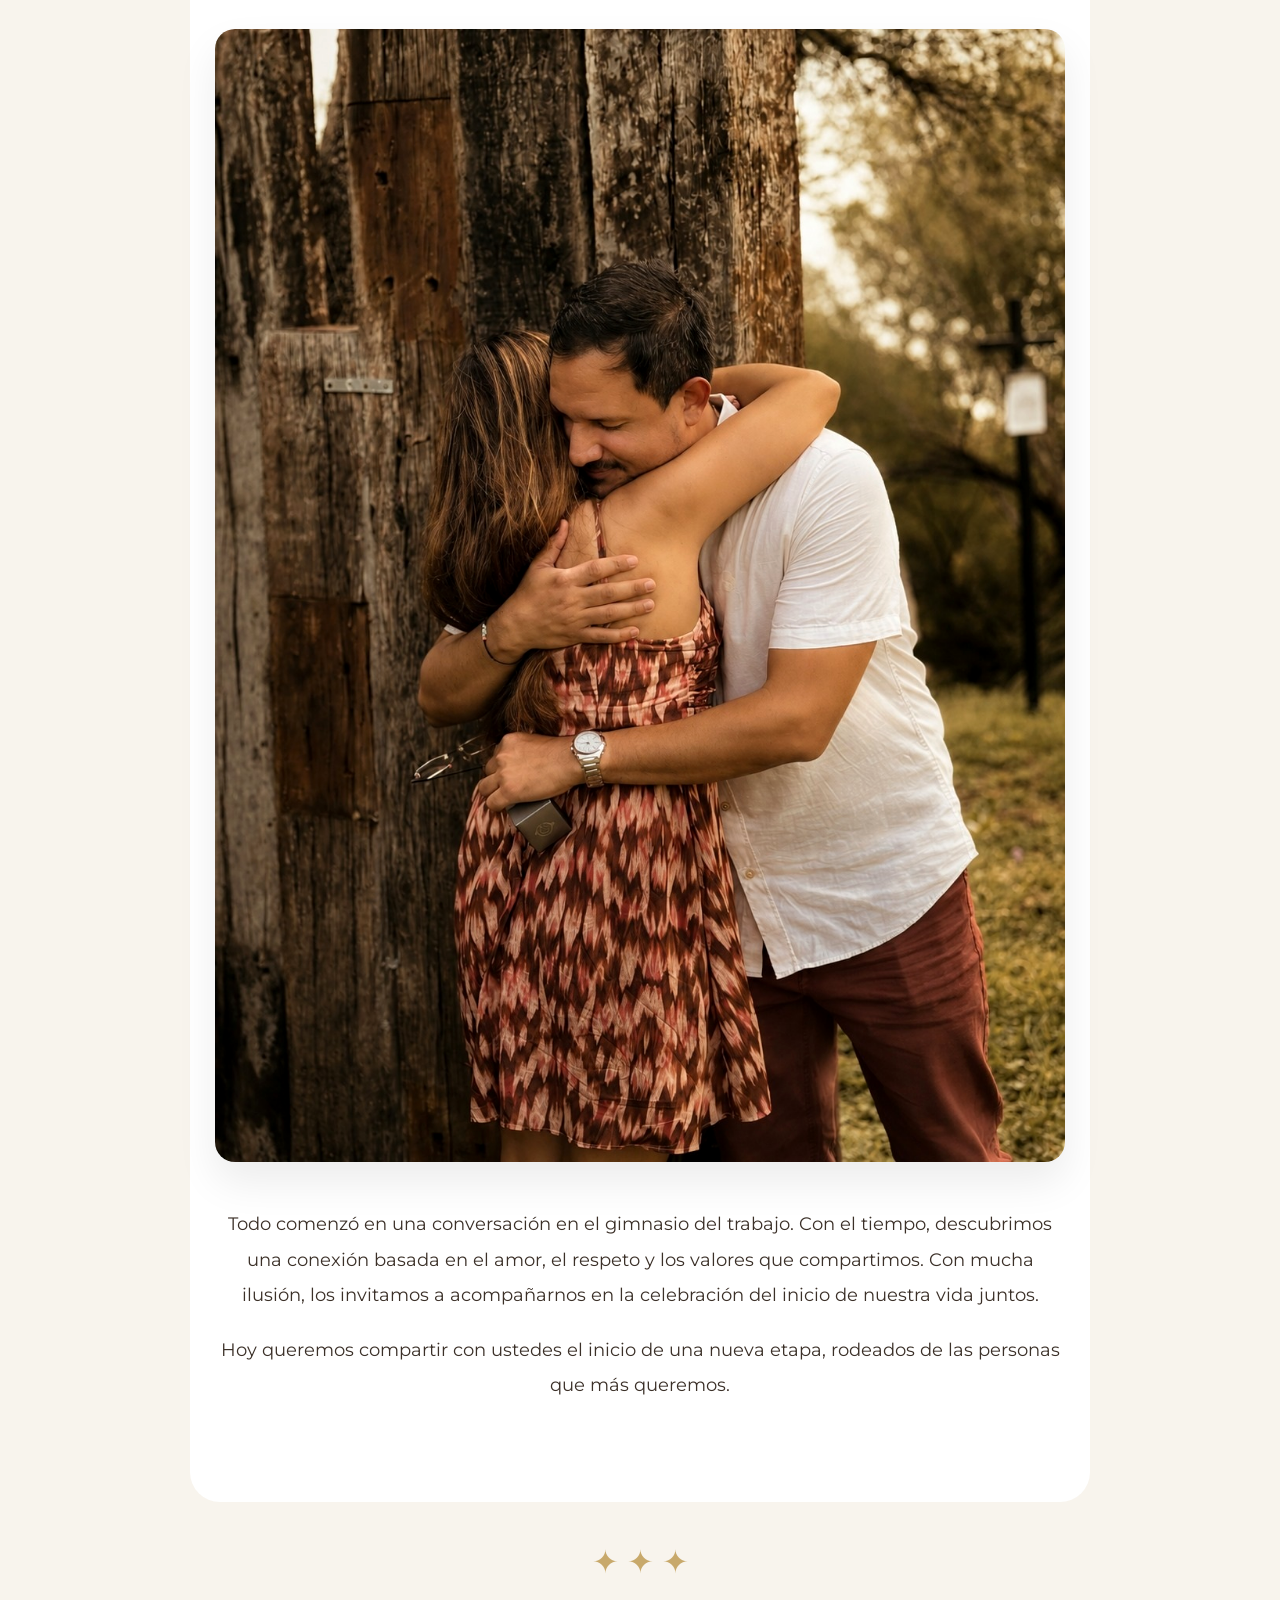
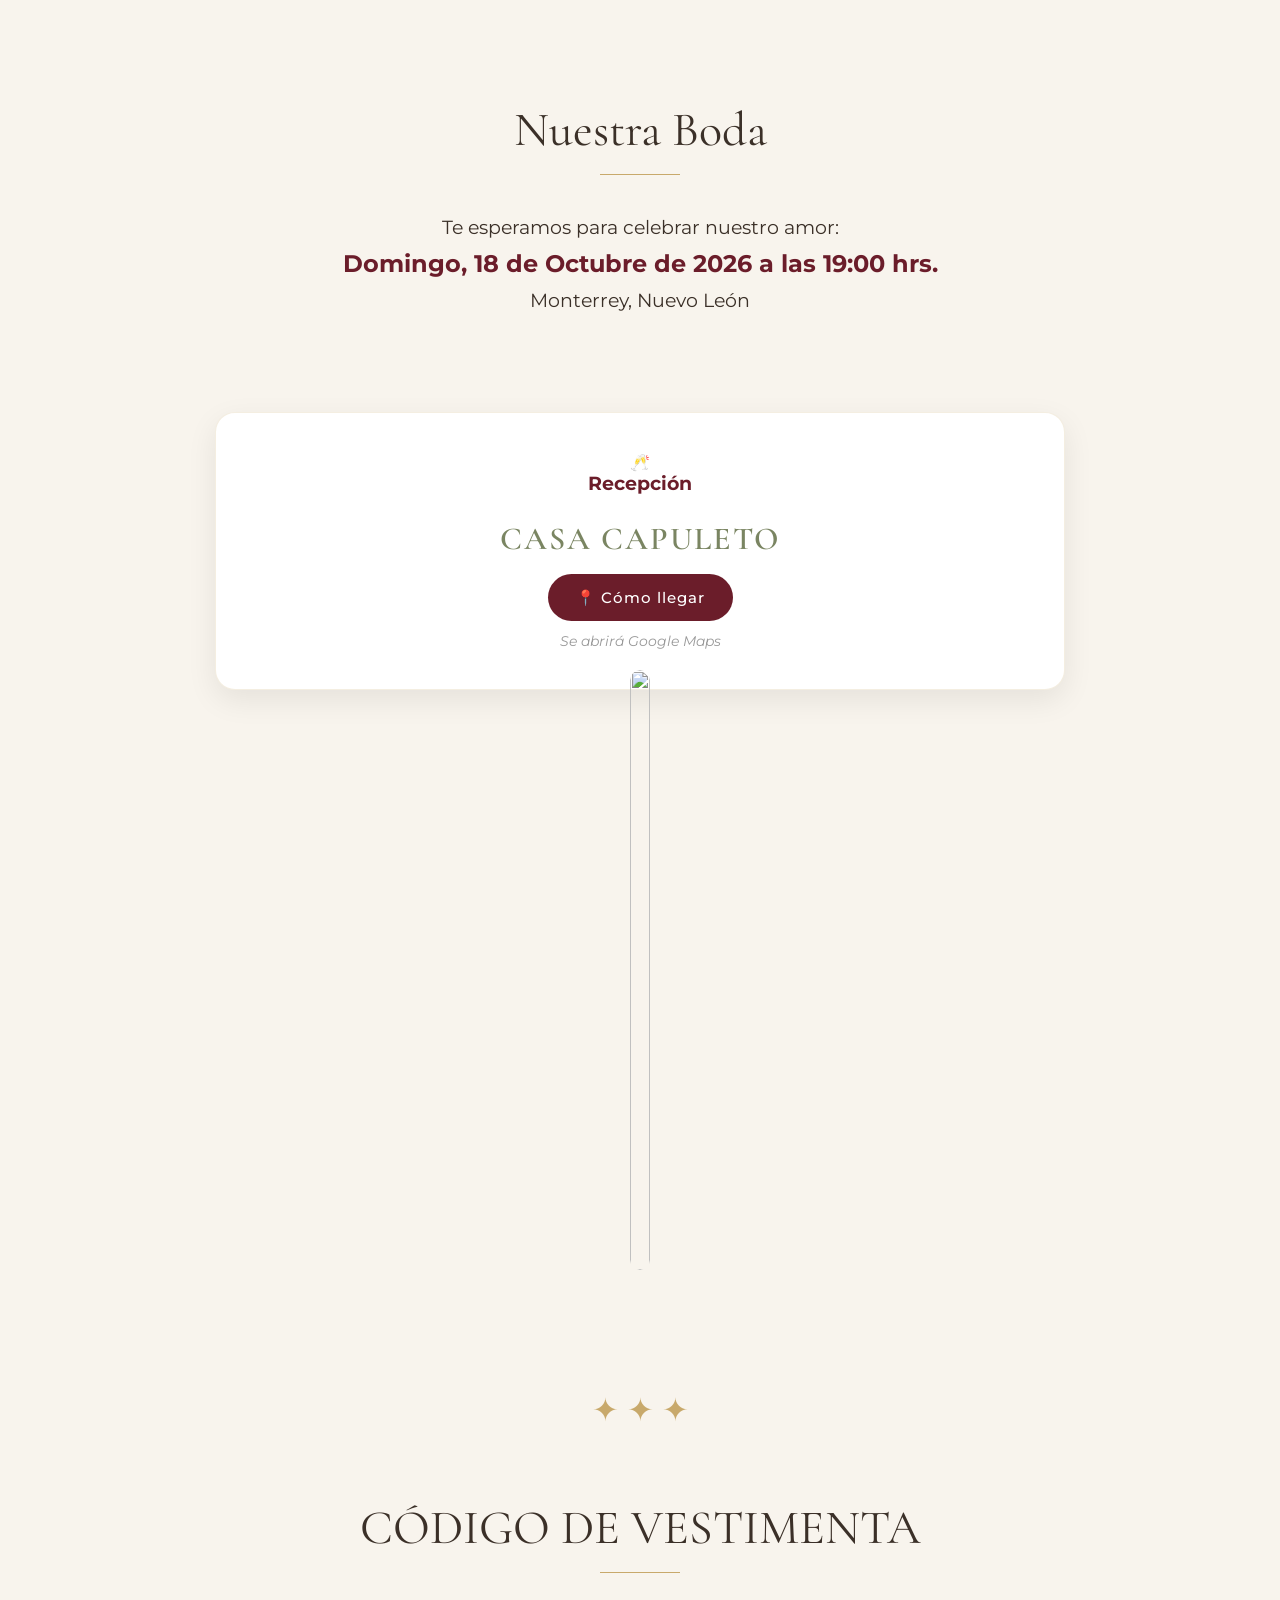
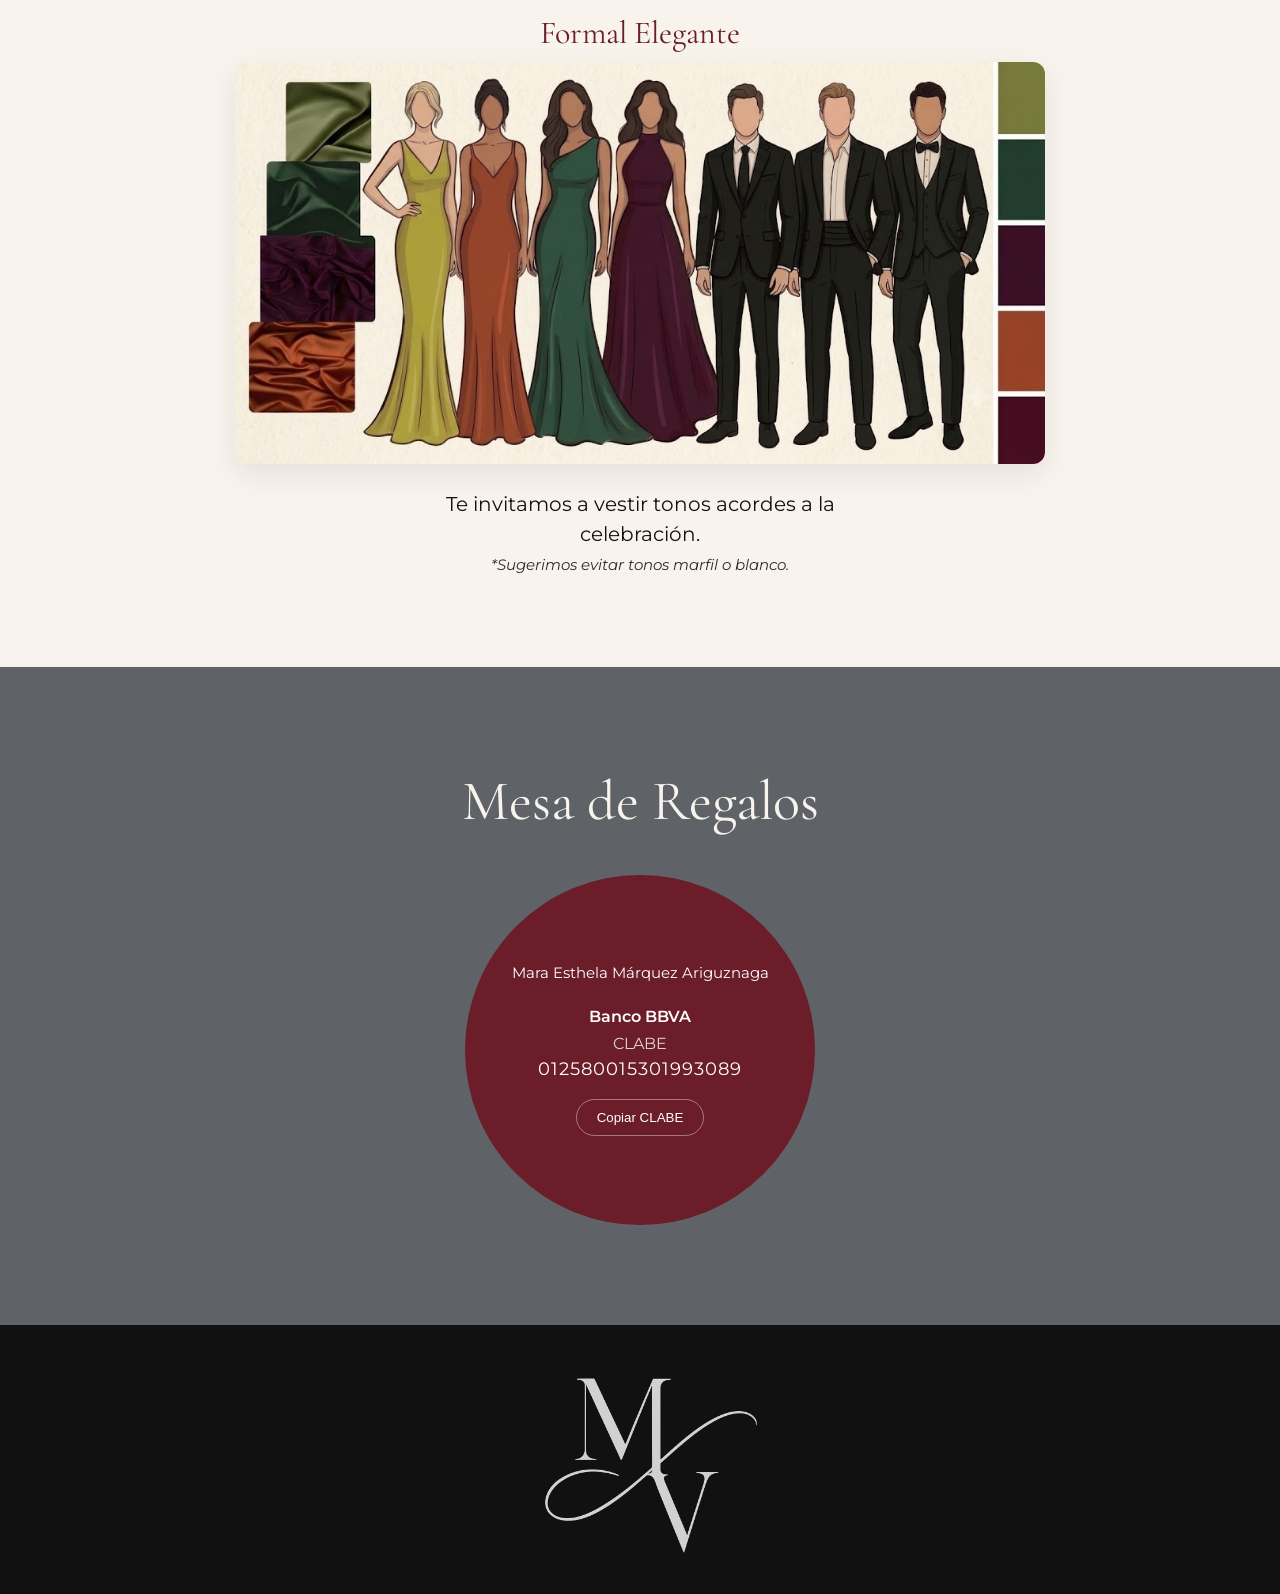
==== commit d3033c28: "Corrección de ortografía" ====
--- a/index.html
+++ b/index.html
@@ -26,7 +26,7 @@
             <h1>Mara & Victor</h1>
     
             <p class="frase">
-                Nuestro para siempre comienza aquí!
+                Nuestro para siempre comienza aquí.
             </p>
     
         </div>
@@ -79,7 +79,7 @@
         <div class="historia-texto">
 
             <p>
-                Todo comenzo en una conversación en el gimnasio
+                Todo comenzó en una conversación en el gimnasio
                 del trabajo. Con el tiempo, descubrimos una
                 conexión basada en el amor, el respeto y los
                 valores que compartimos.
--- a/assets/css/style.css
+++ b/assets/css/style.css
@@ -213,8 +213,11 @@
   .frase {
     font-size: 1rem;
 
+    margin-bottom: 50px;
+
     line-height: 1.5;
   }
+
   .fecha {
     font-size: 1.1rem;
   }
@@ -616,7 +619,7 @@
 
   font-size: 0.95rem;
 
-  line-height: 0.5;
+  line-height: 1.5;
 
   font-style: italic;
 }
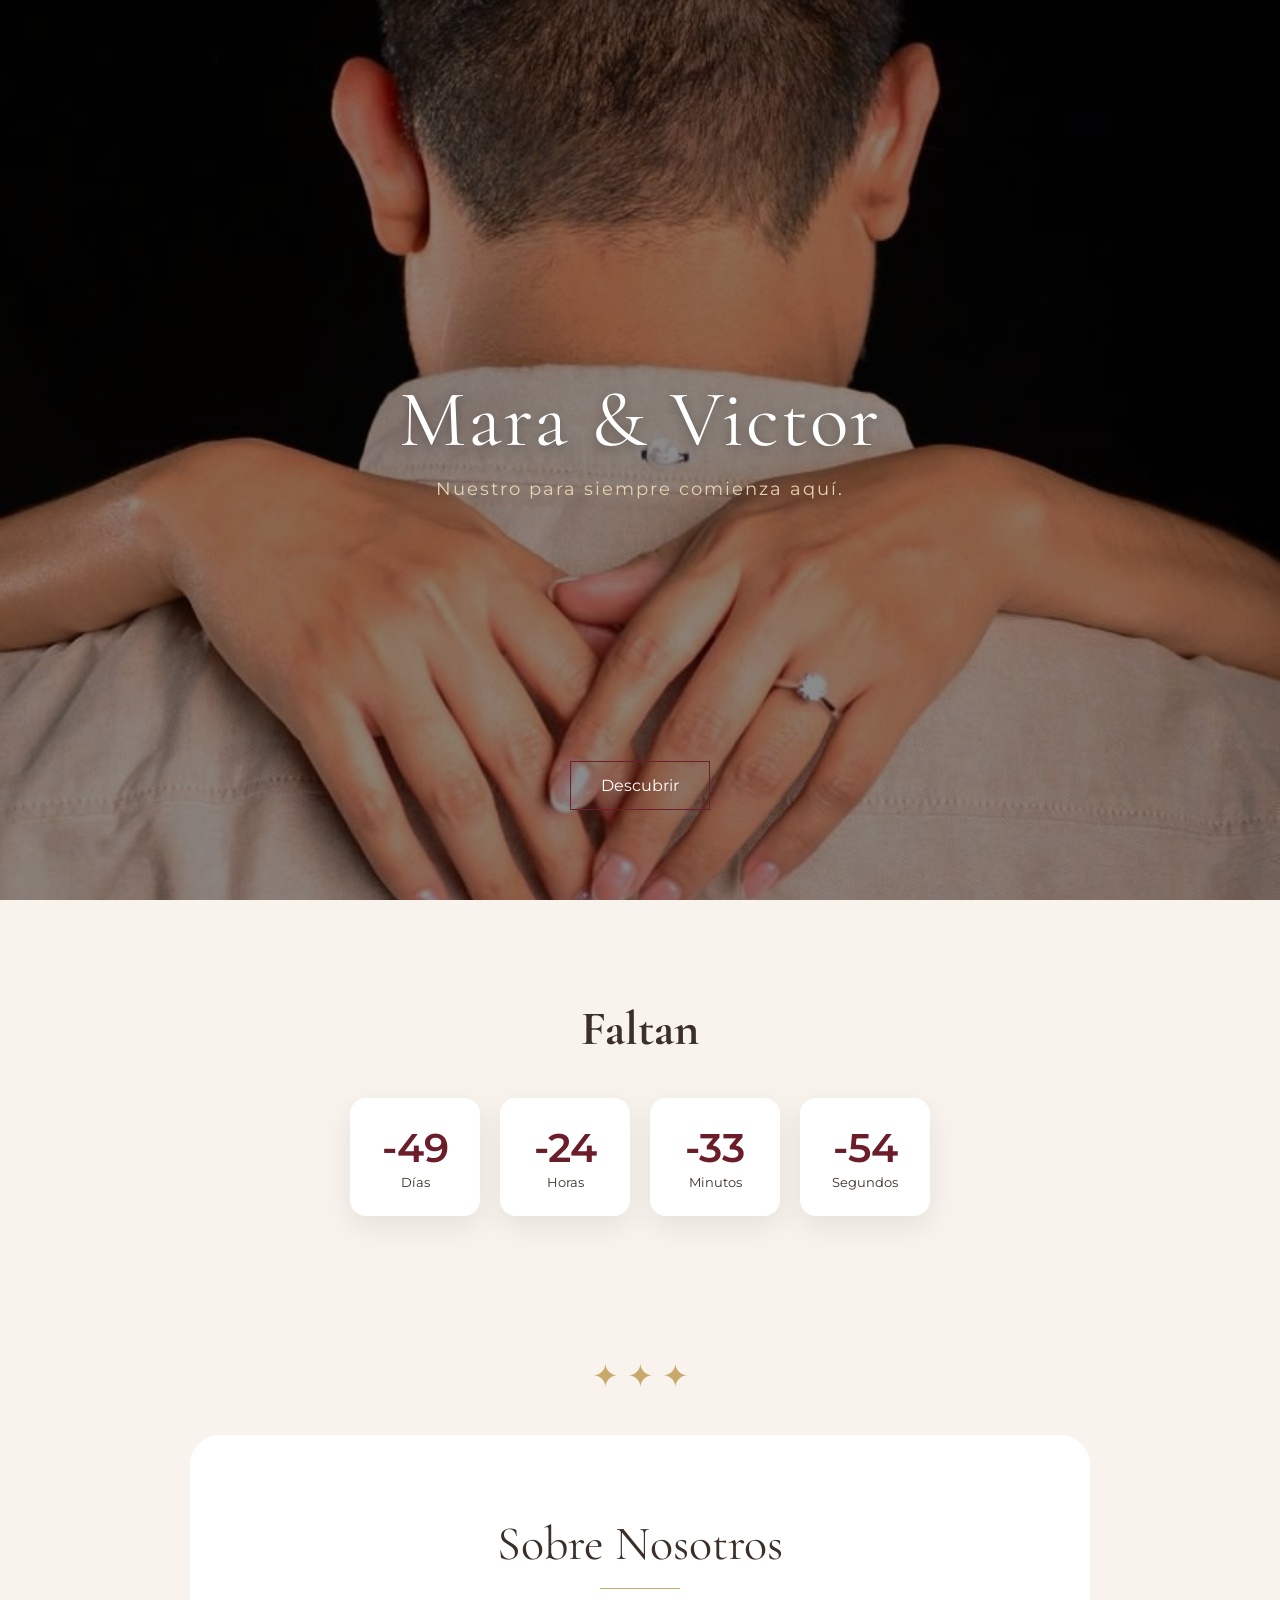
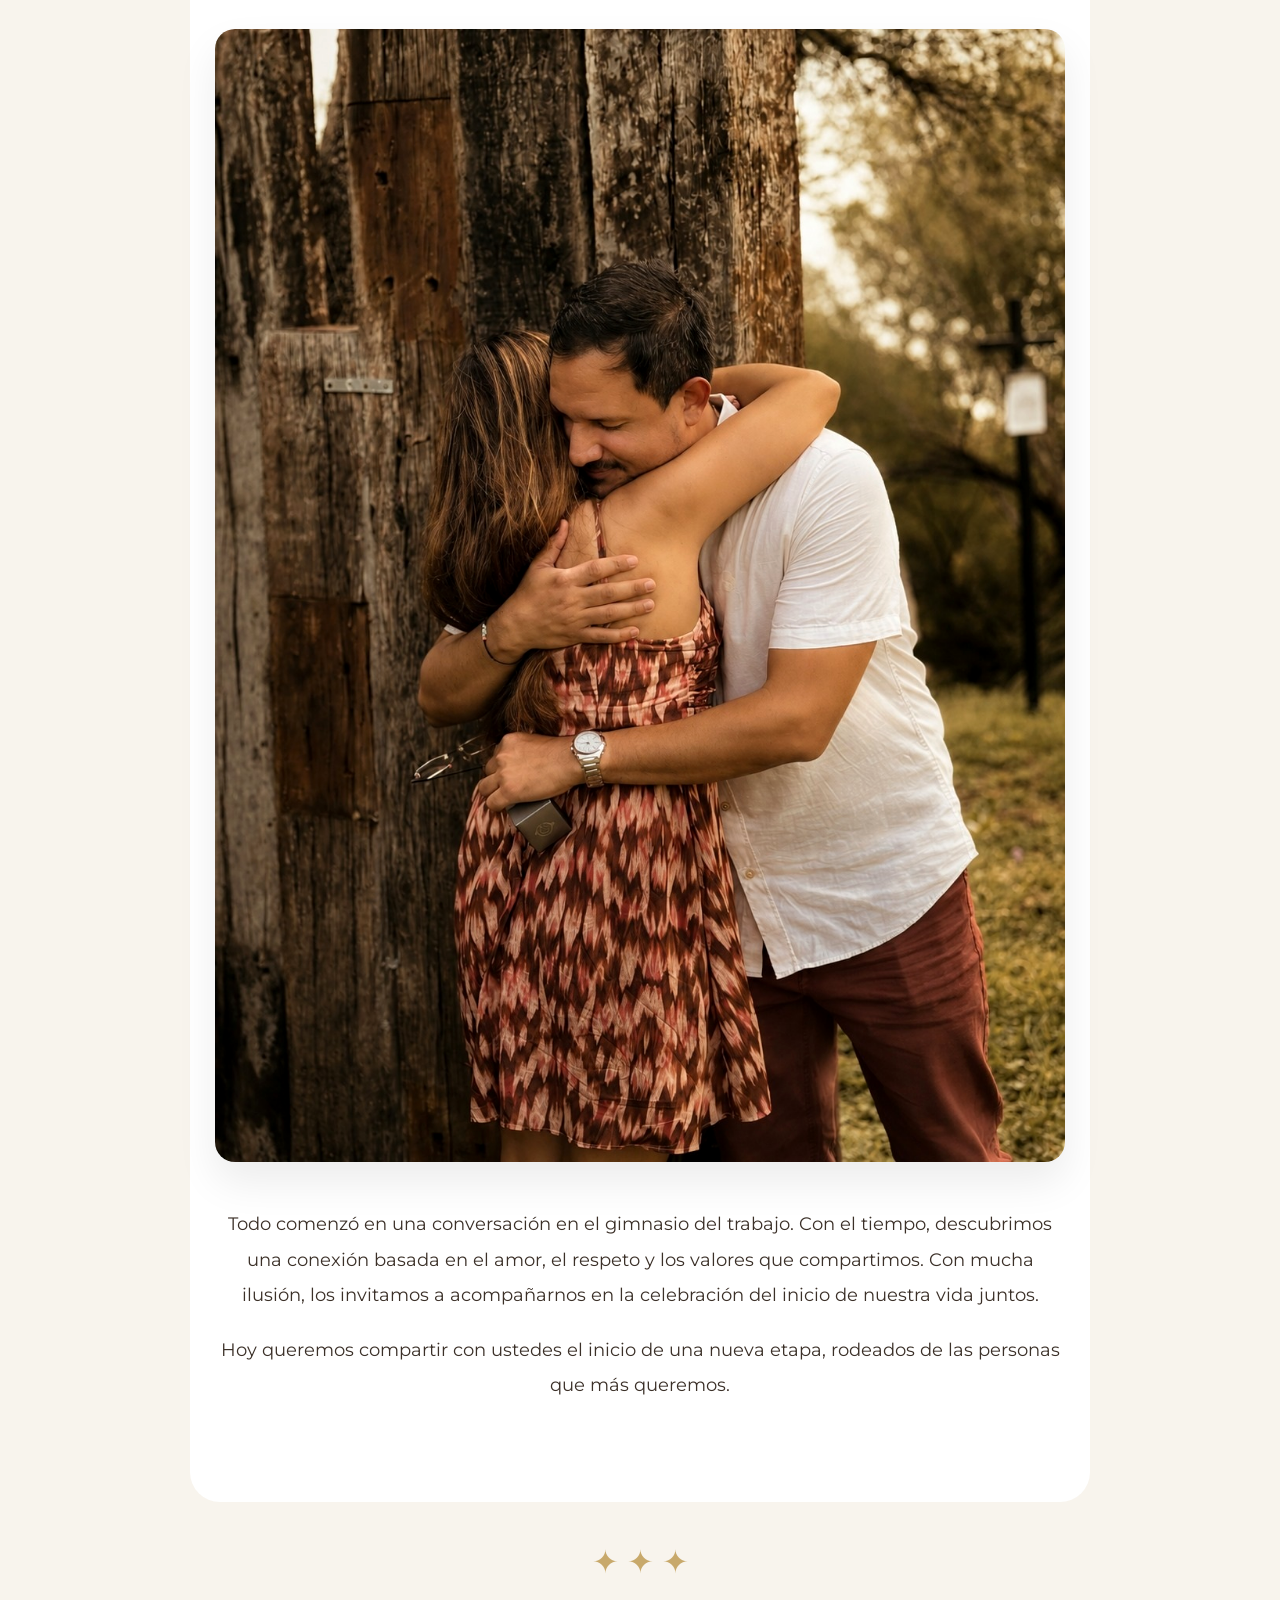
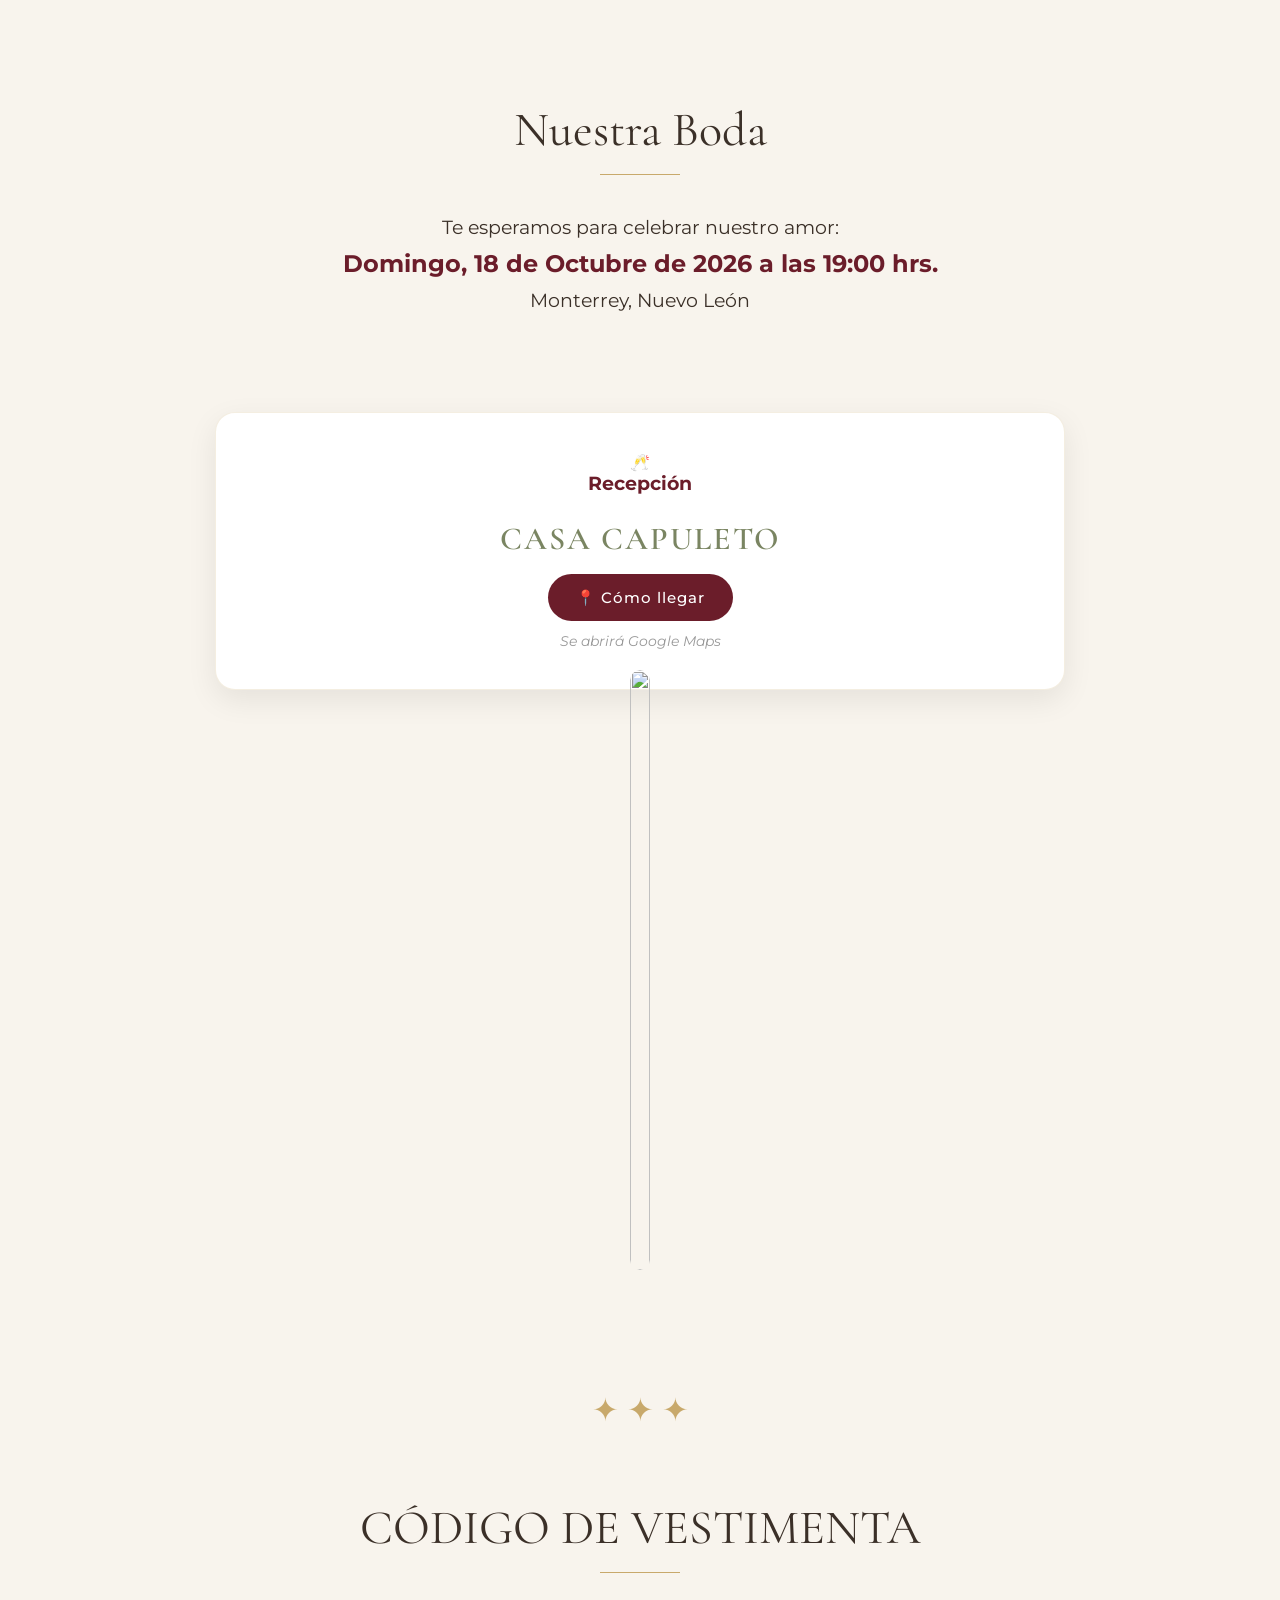
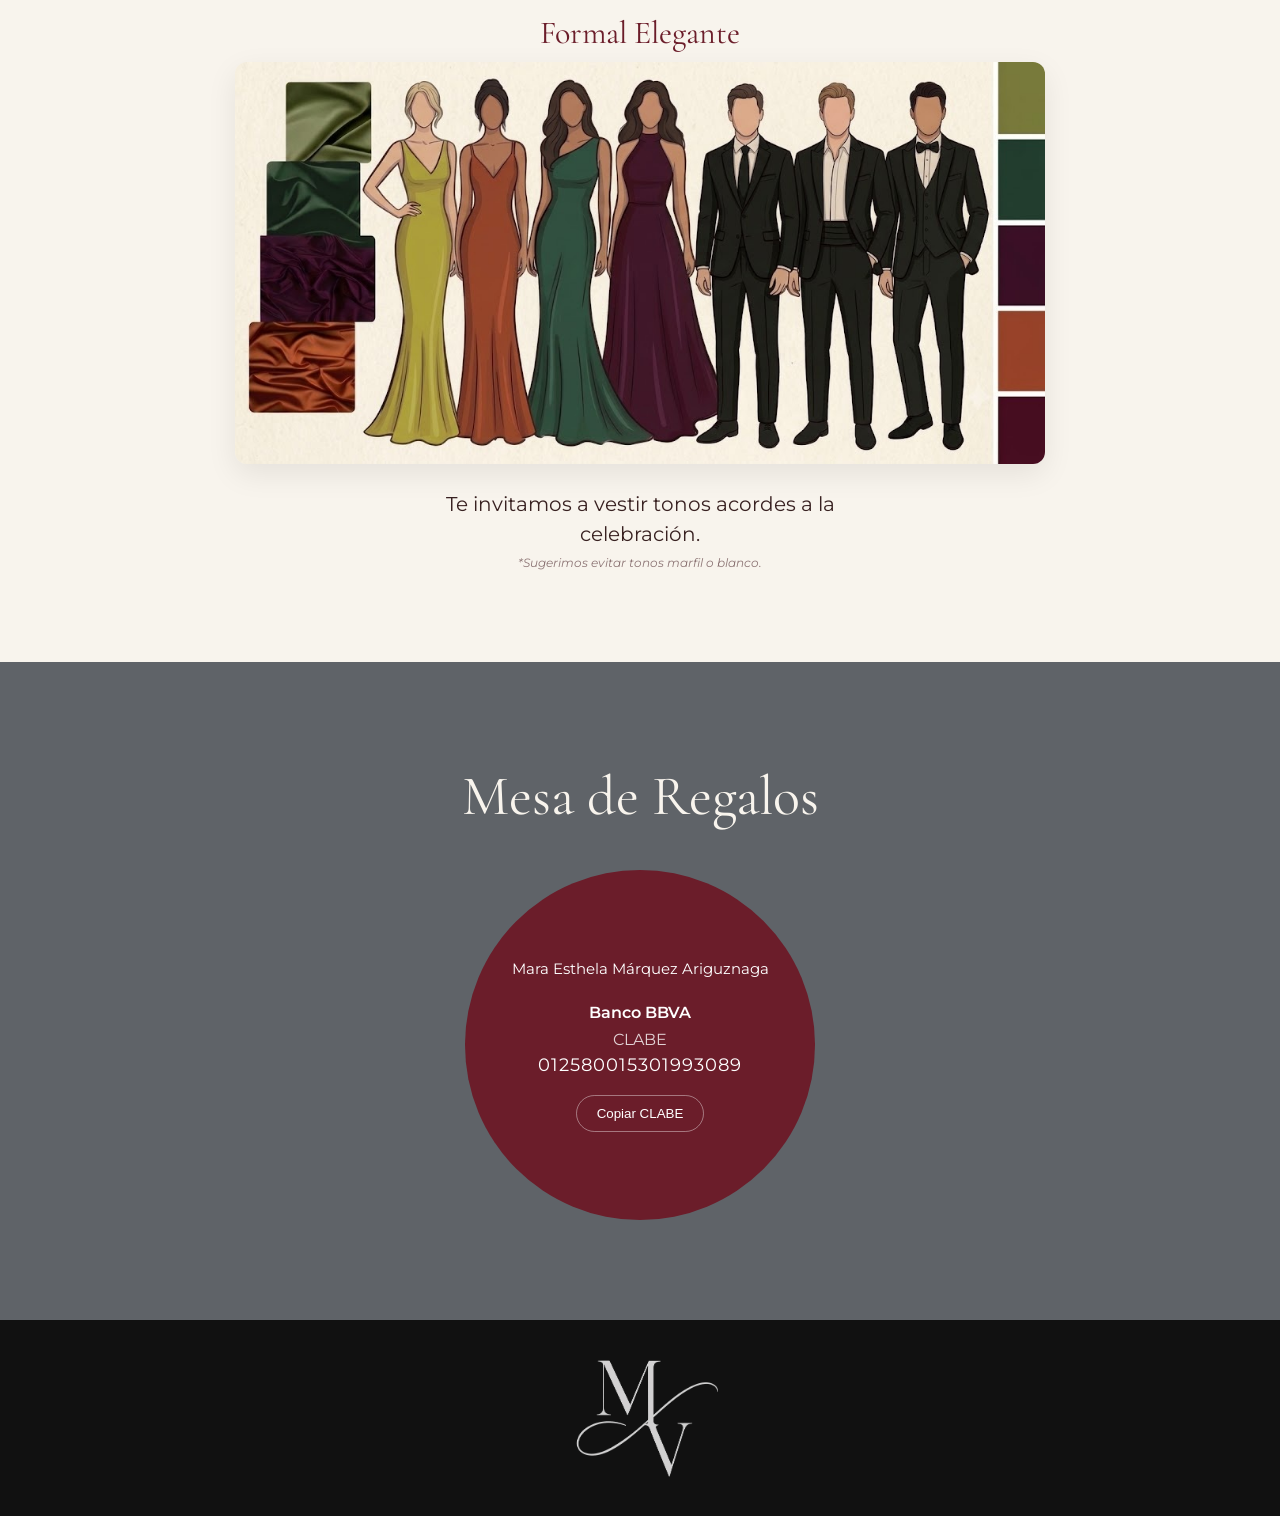
==== commit 0ca5c4f9: "Previwe de pagina" ====
--- a/index.html
+++ b/index.html
@@ -6,6 +6,22 @@
     <meta name="viewport" content="width=device-width, initial-scale=1.0">
 
     <title>Mara & Víctor</title>
+
+<!-- Open Graph / WhatsApp / Facebook -->
+<meta property="og:title" content="Mara & Victor | Nuestra Boda">
+<meta property="og:description"
+    content="Estamos felices de compartir contigo el inicio de nuestra historia. ¡Acompáñanos a celebrar nuestra boda!">
+<meta property="og:image" content="https://marayvictor.com/assets/img/preview/preview.png">
+<meta property="og:url" content="https://marayvictor.com/">
+<meta property="og:type" content="website">
+<meta property="og:site_name" content="Mara & Victor">
+
+<!-- Twitter / X -->
+<meta name="twitter:card" content="summary_large_image">
+<meta name="twitter:title" content="Mara & Victor | Nuestra Boda">
+<meta name="twitter:description"
+    content="Estamos felices de compartir contigo el inicio de nuestra historia. ¡Acompáñanos a celebrar nuestra boda!">
+<meta name="twitter:image" content="https://marayvictor.com/assets/img/preview/preview.png">
 
     <link rel="stylesheet" href="assets/css/style.css">
 
--- a/assets/css/style.css
+++ b/assets/css/style.css
@@ -168,7 +168,7 @@
   padding: 15px 20px;
 }
 .footer-logo {
-  width: 300px;
+  width: 200px;
 
   height: auto;
 
@@ -602,7 +602,7 @@
 
   margin: 25px auto 0;
 
-  color: #1a0f0f;
+  color: #382121;
 
   font-size: 1.25rem;
 
@@ -615,9 +615,9 @@
 
   margin: 5px auto 0;
 
-  color: #362828;
-
-  font-size: 0.95rem;
+  color: #8d7575;
+
+  font-size: 0.75rem;
 
   line-height: 1.5;
 
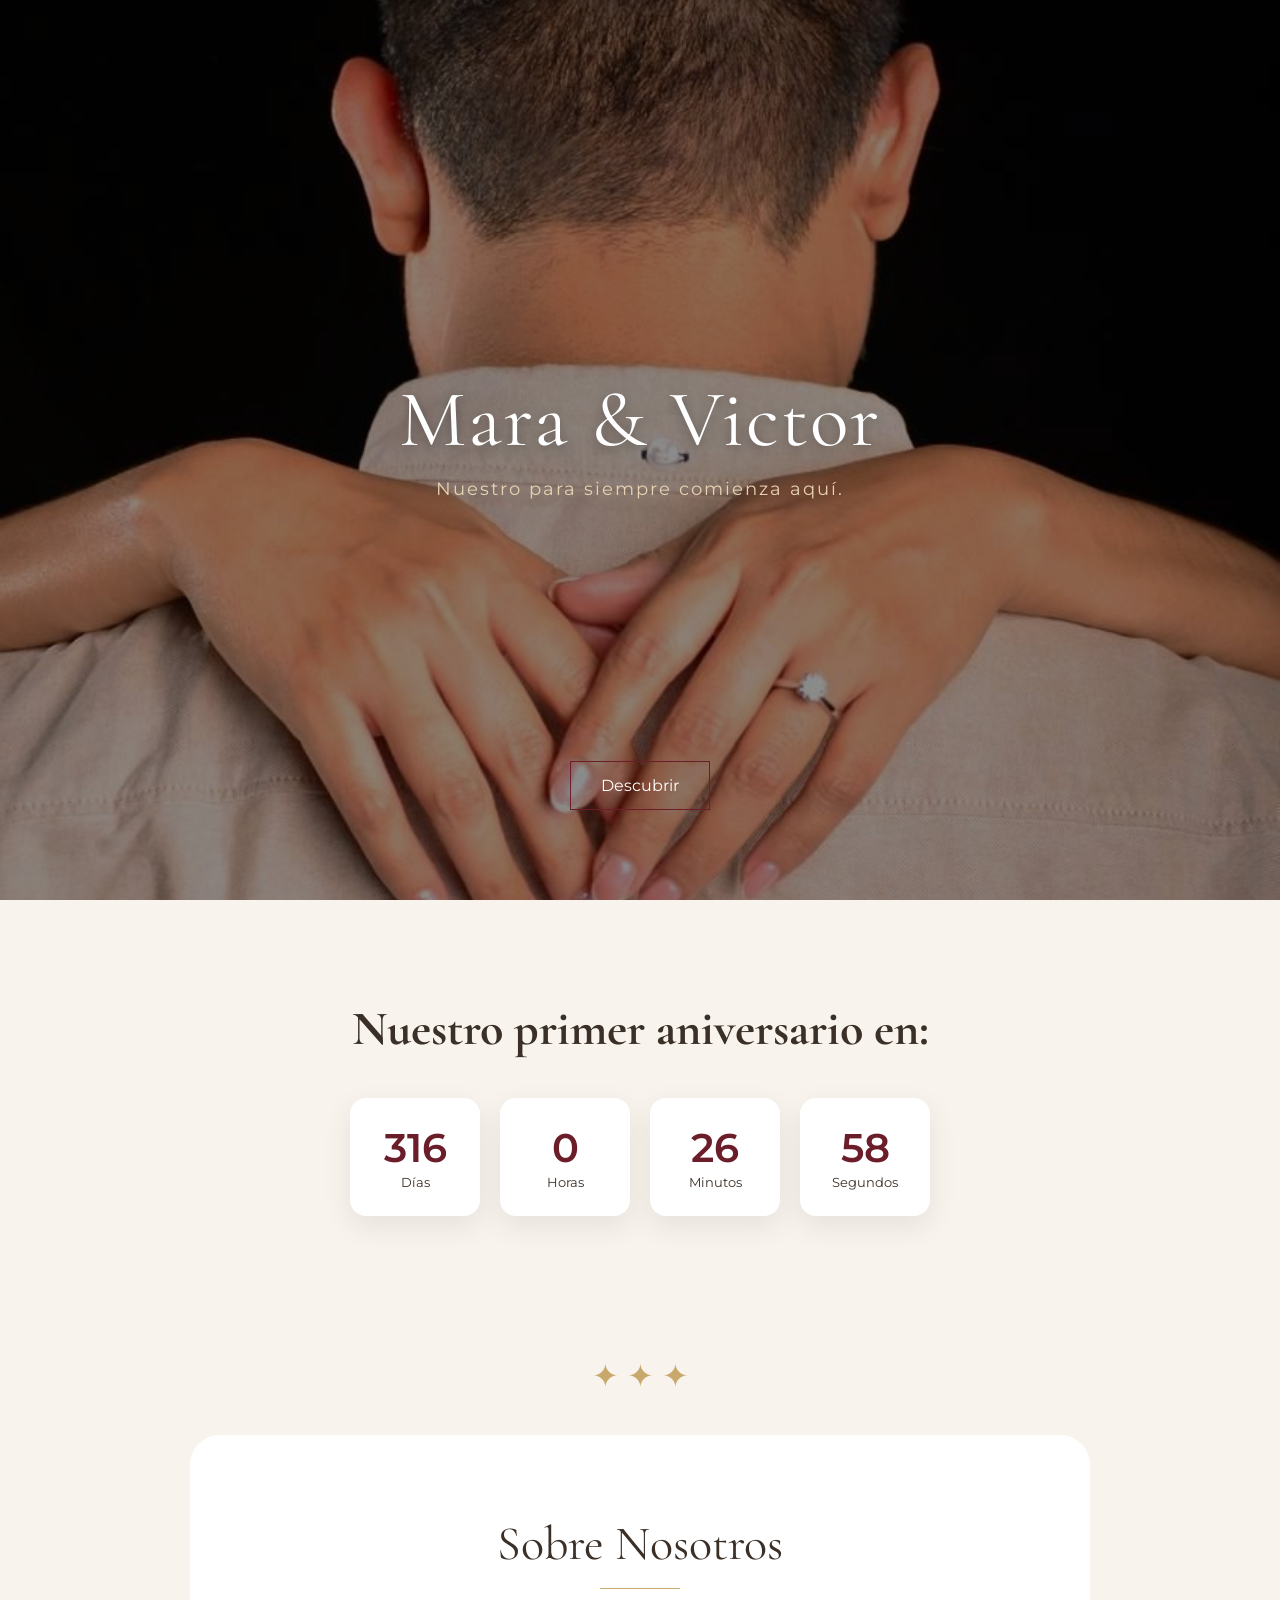
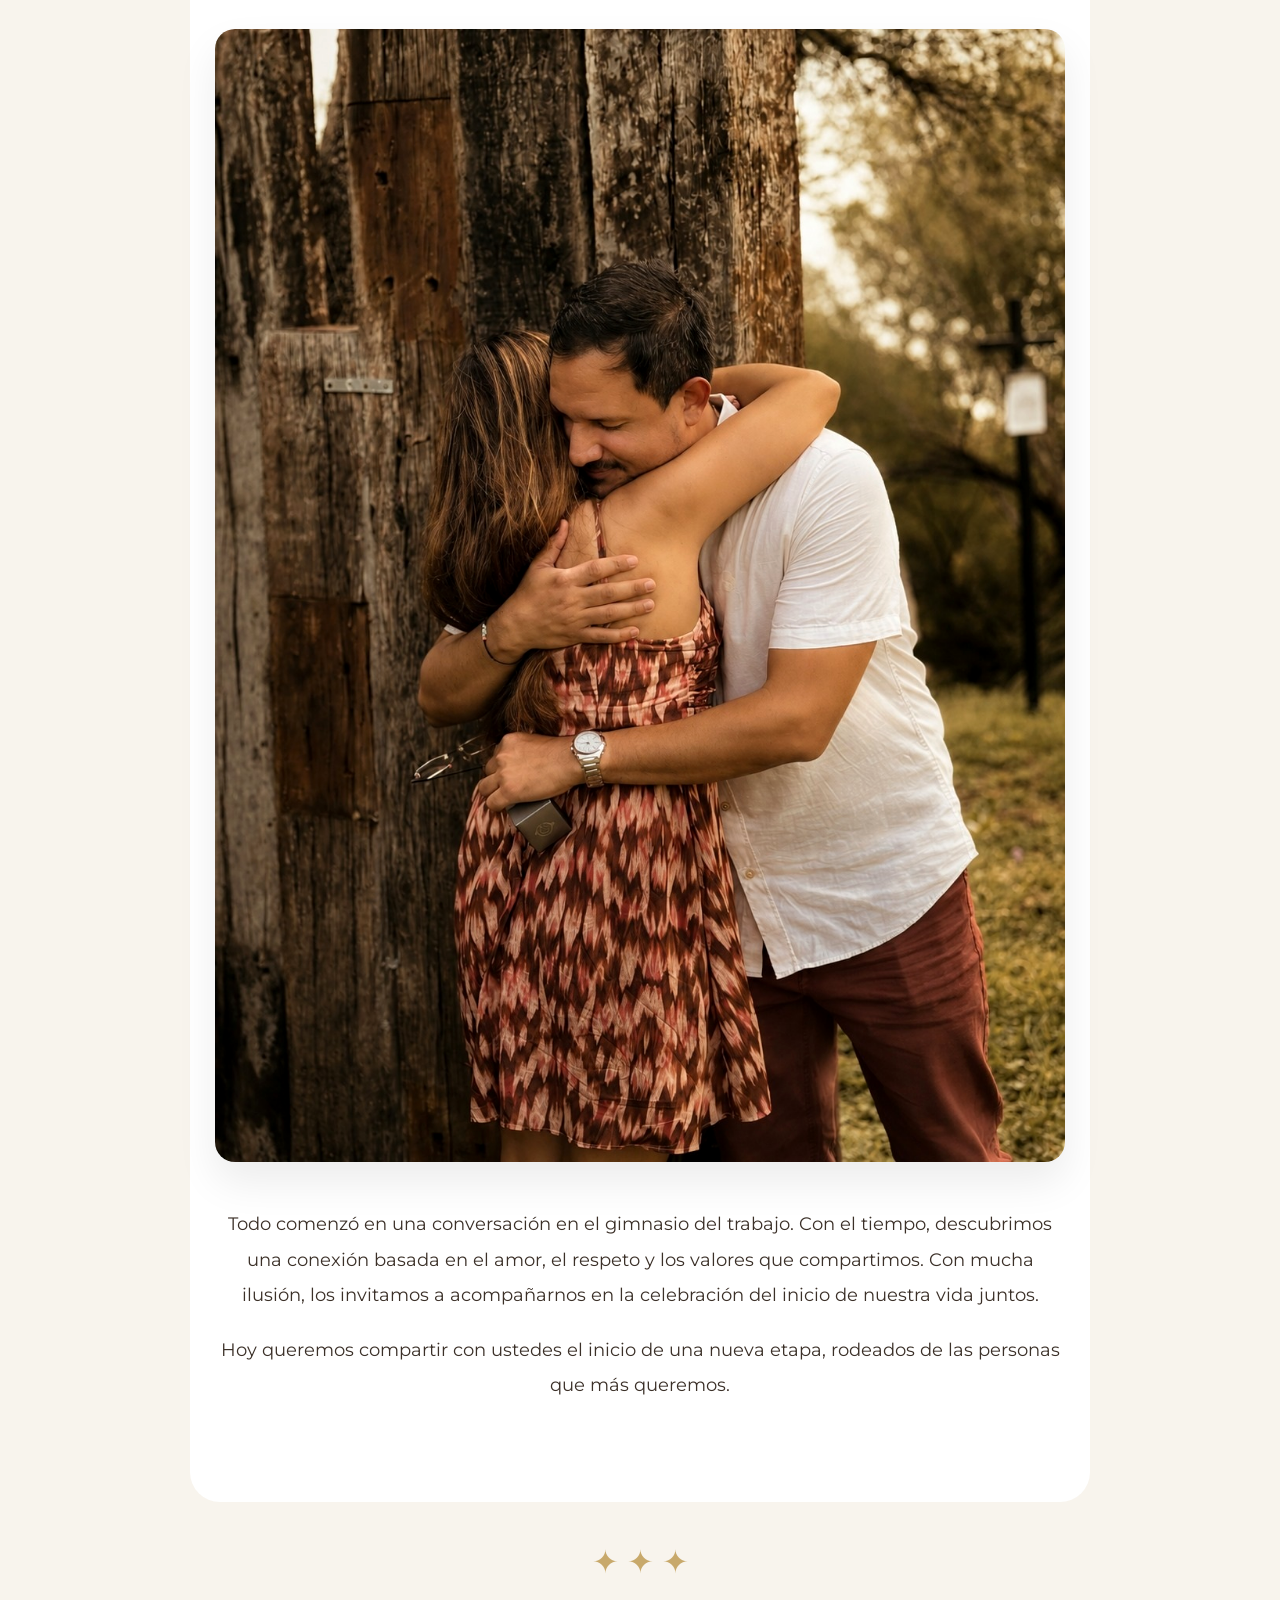
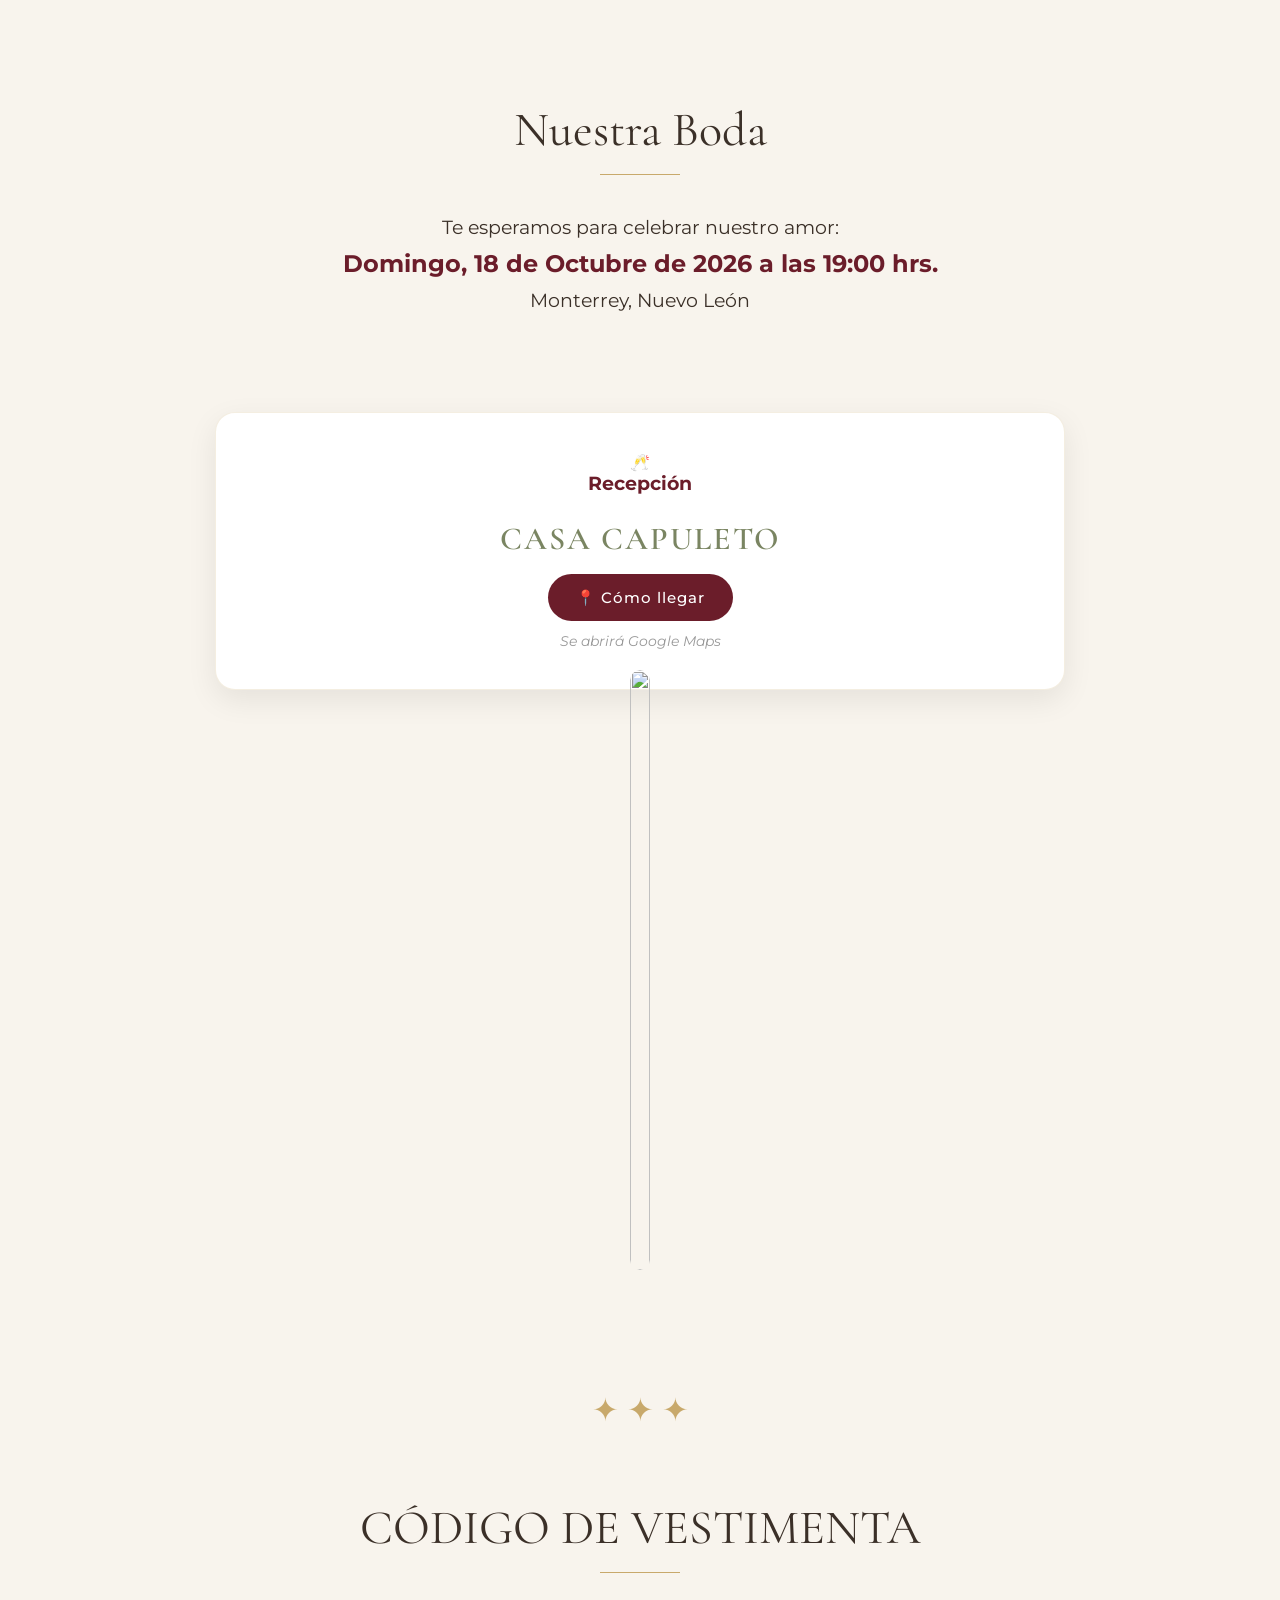
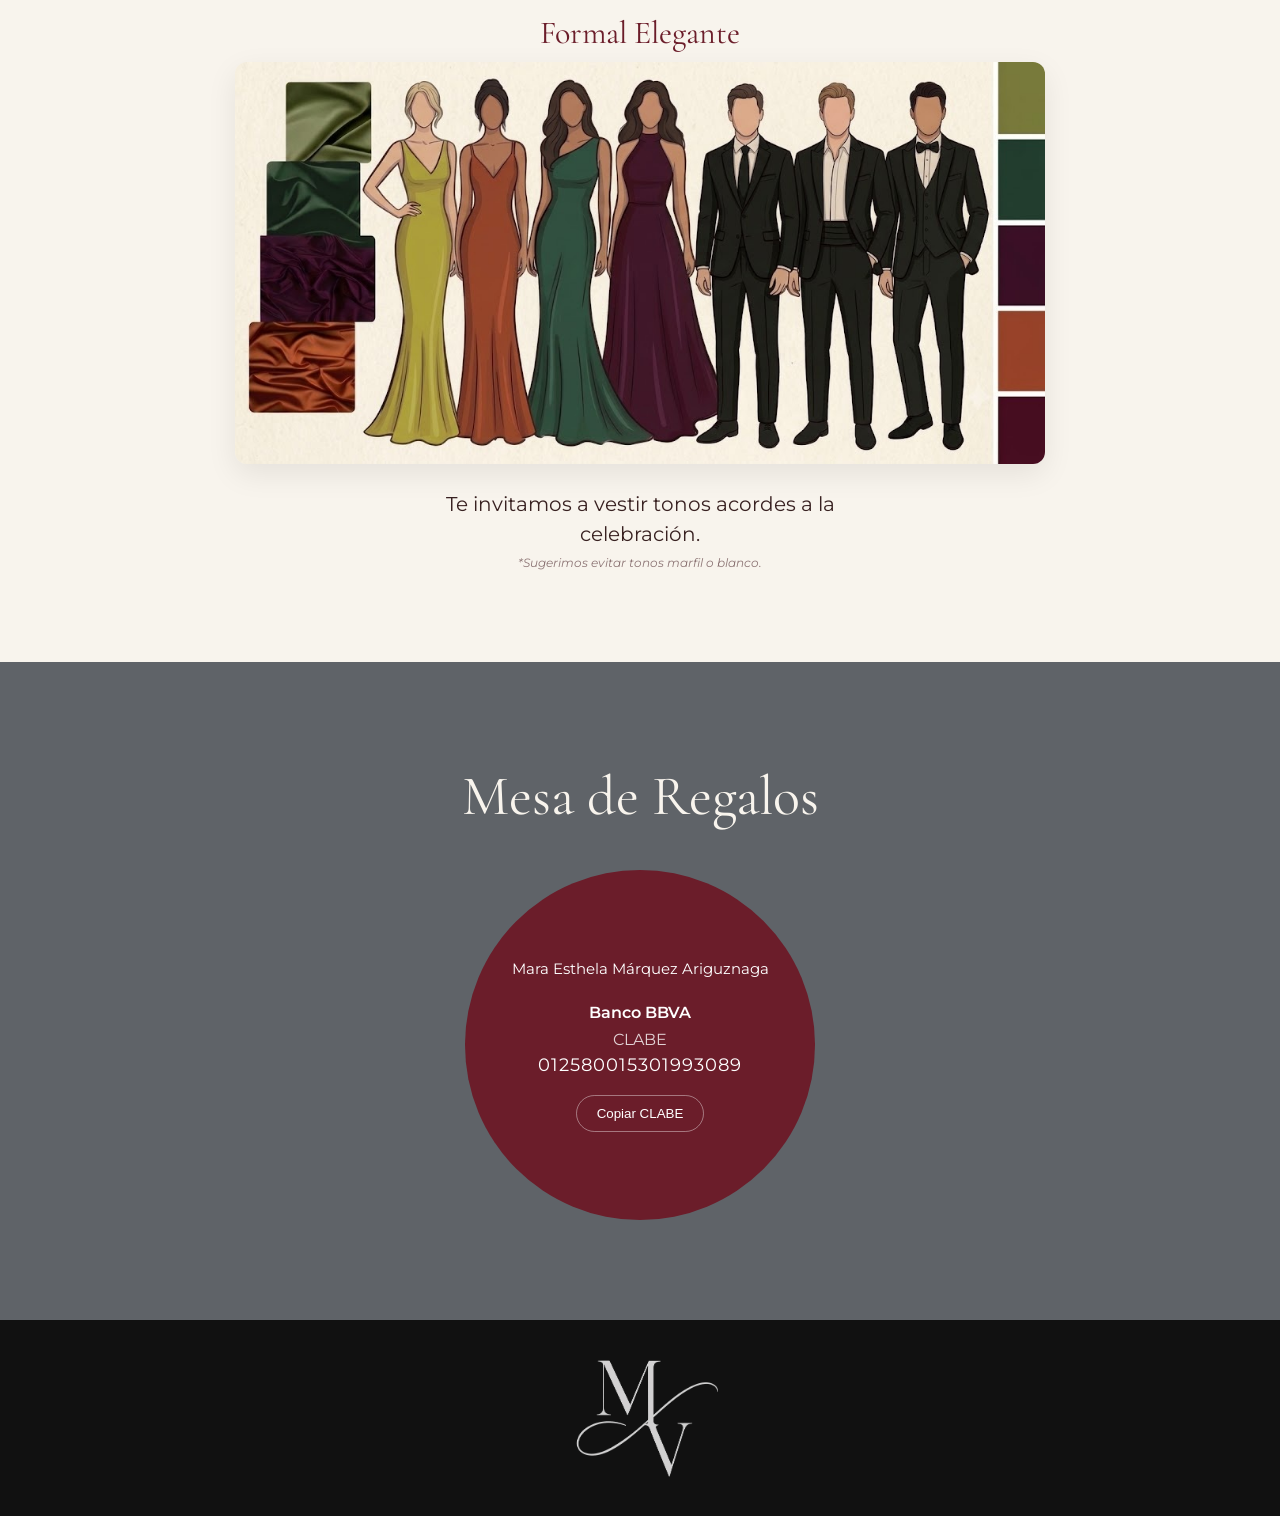
==== commit 4140f7a4: "Actualizacion post-boda" ====
--- a/index.html
+++ b/index.html
@@ -55,7 +55,7 @@
 
     <section id="countdown" class="countdown-section">
 
-        <h2>Faltan</h2>
+        <h2>Nuestro primer aniversario en:</h2>
 
         <div class="countdown">
 
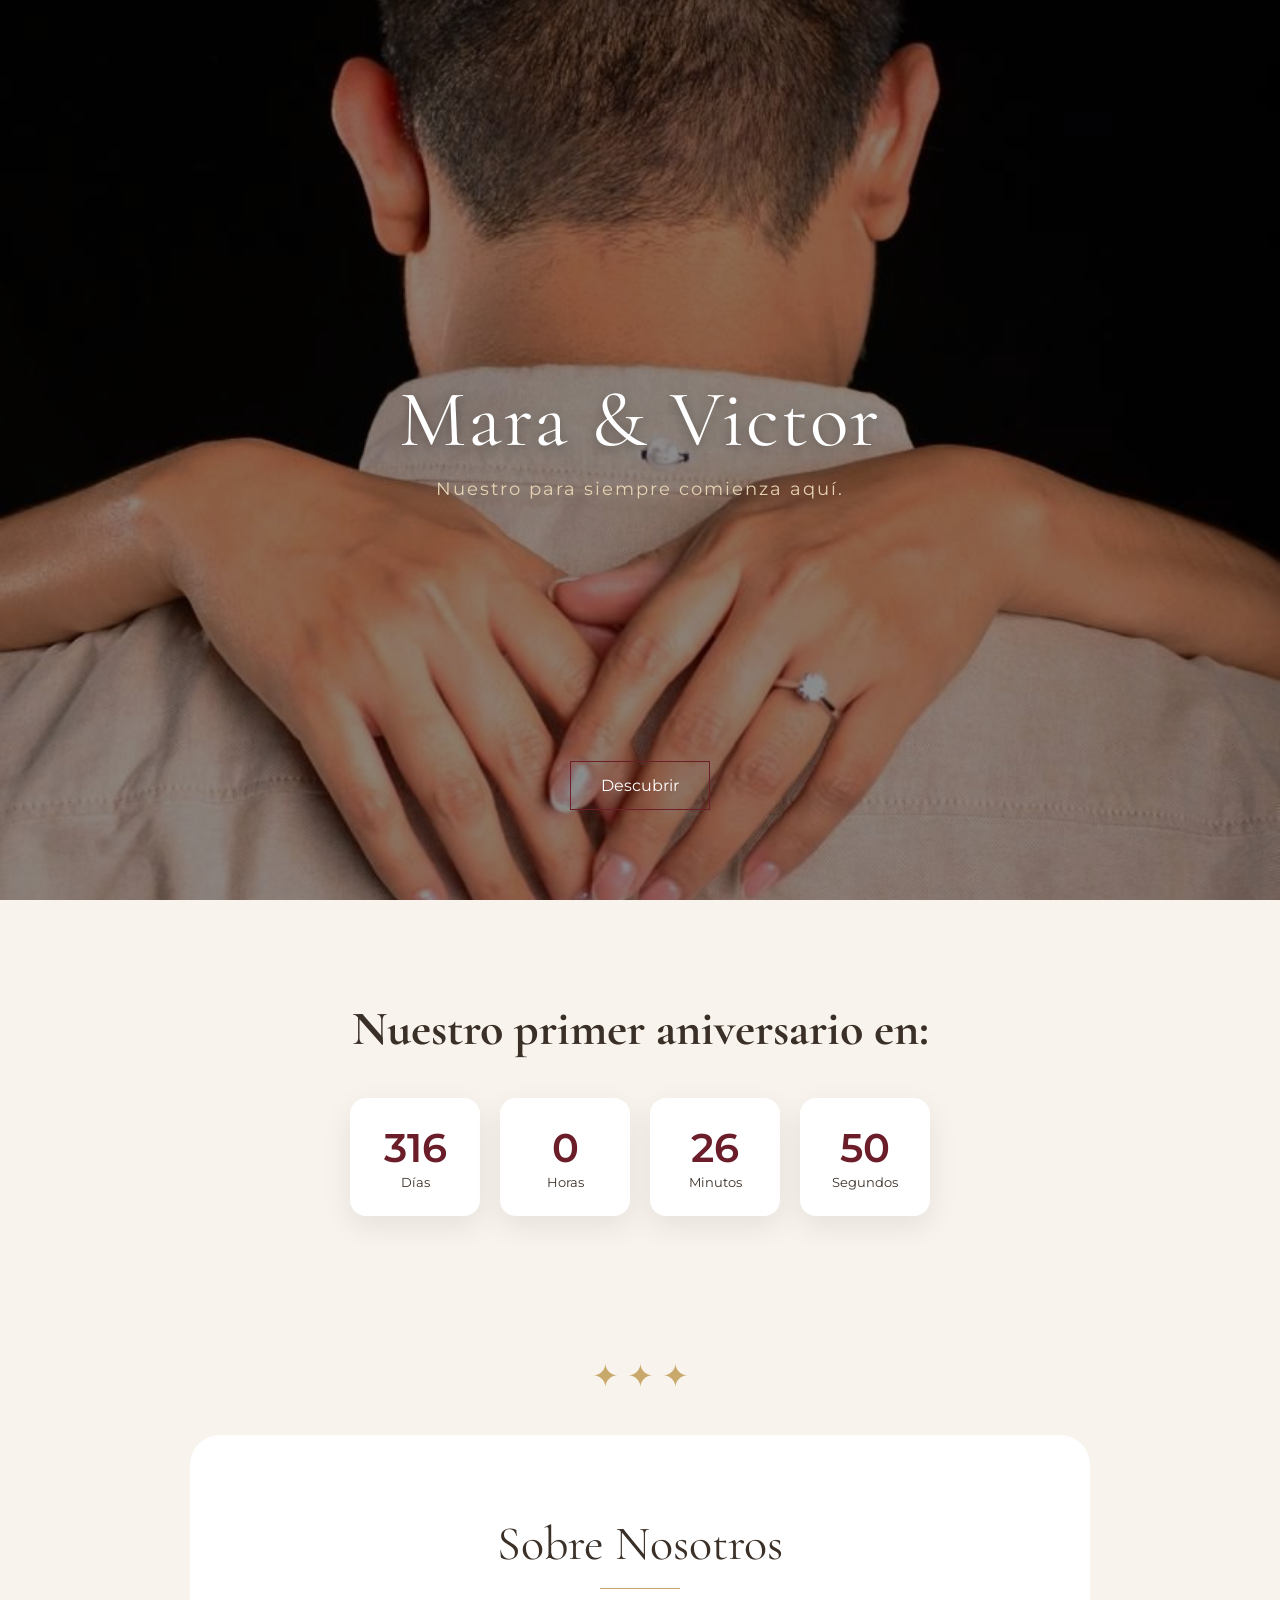
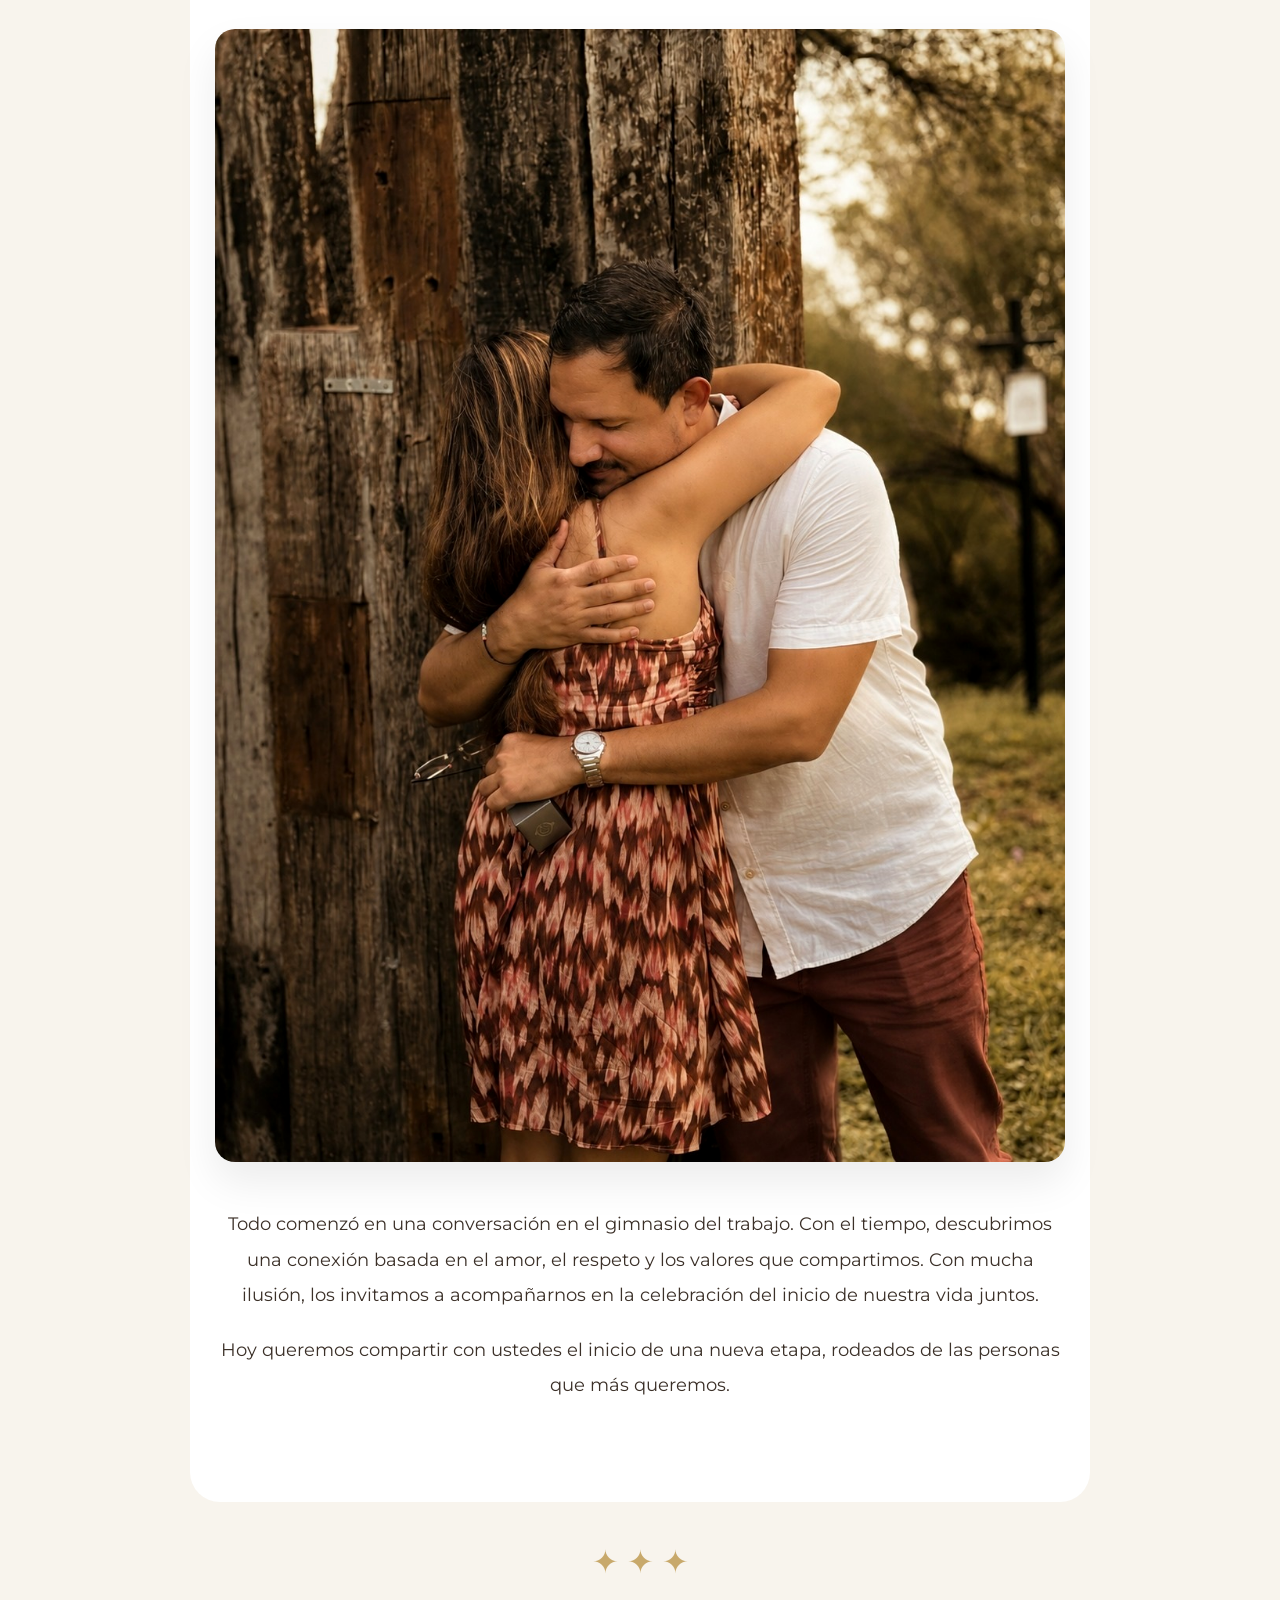
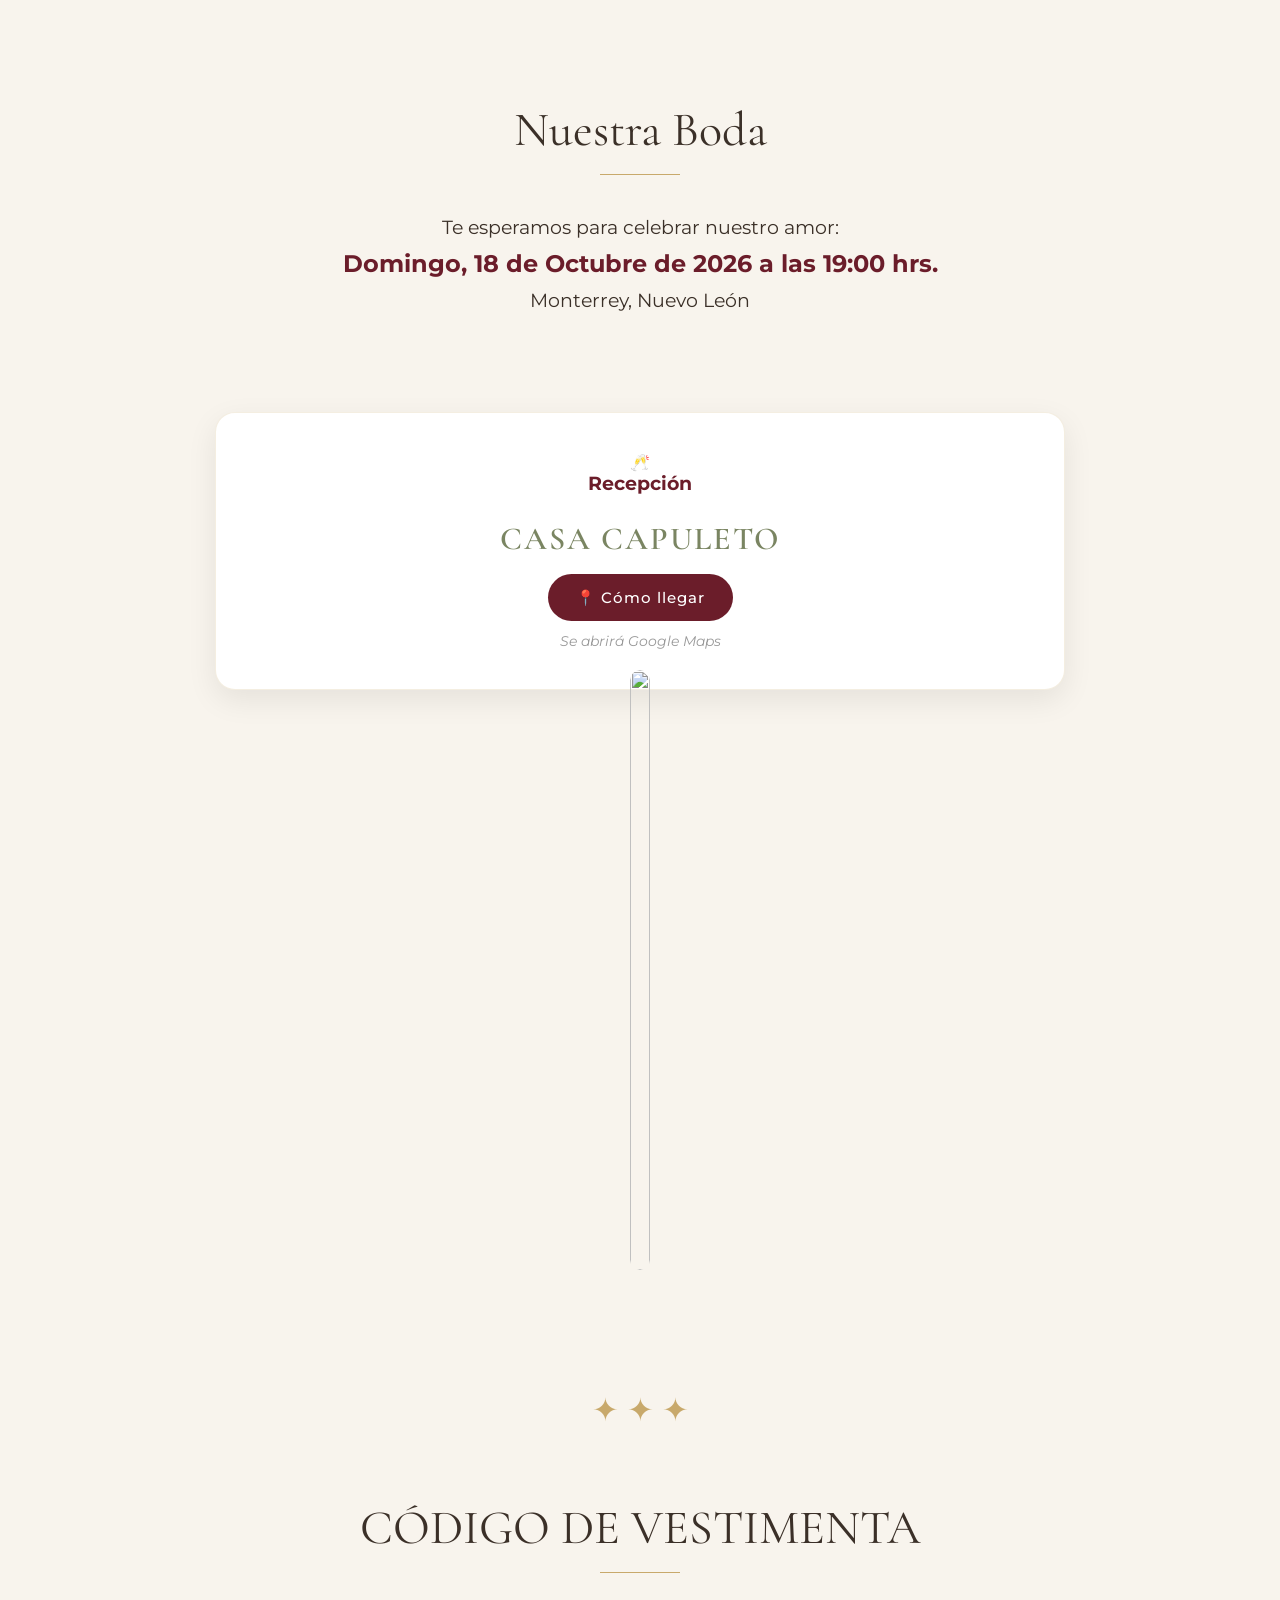
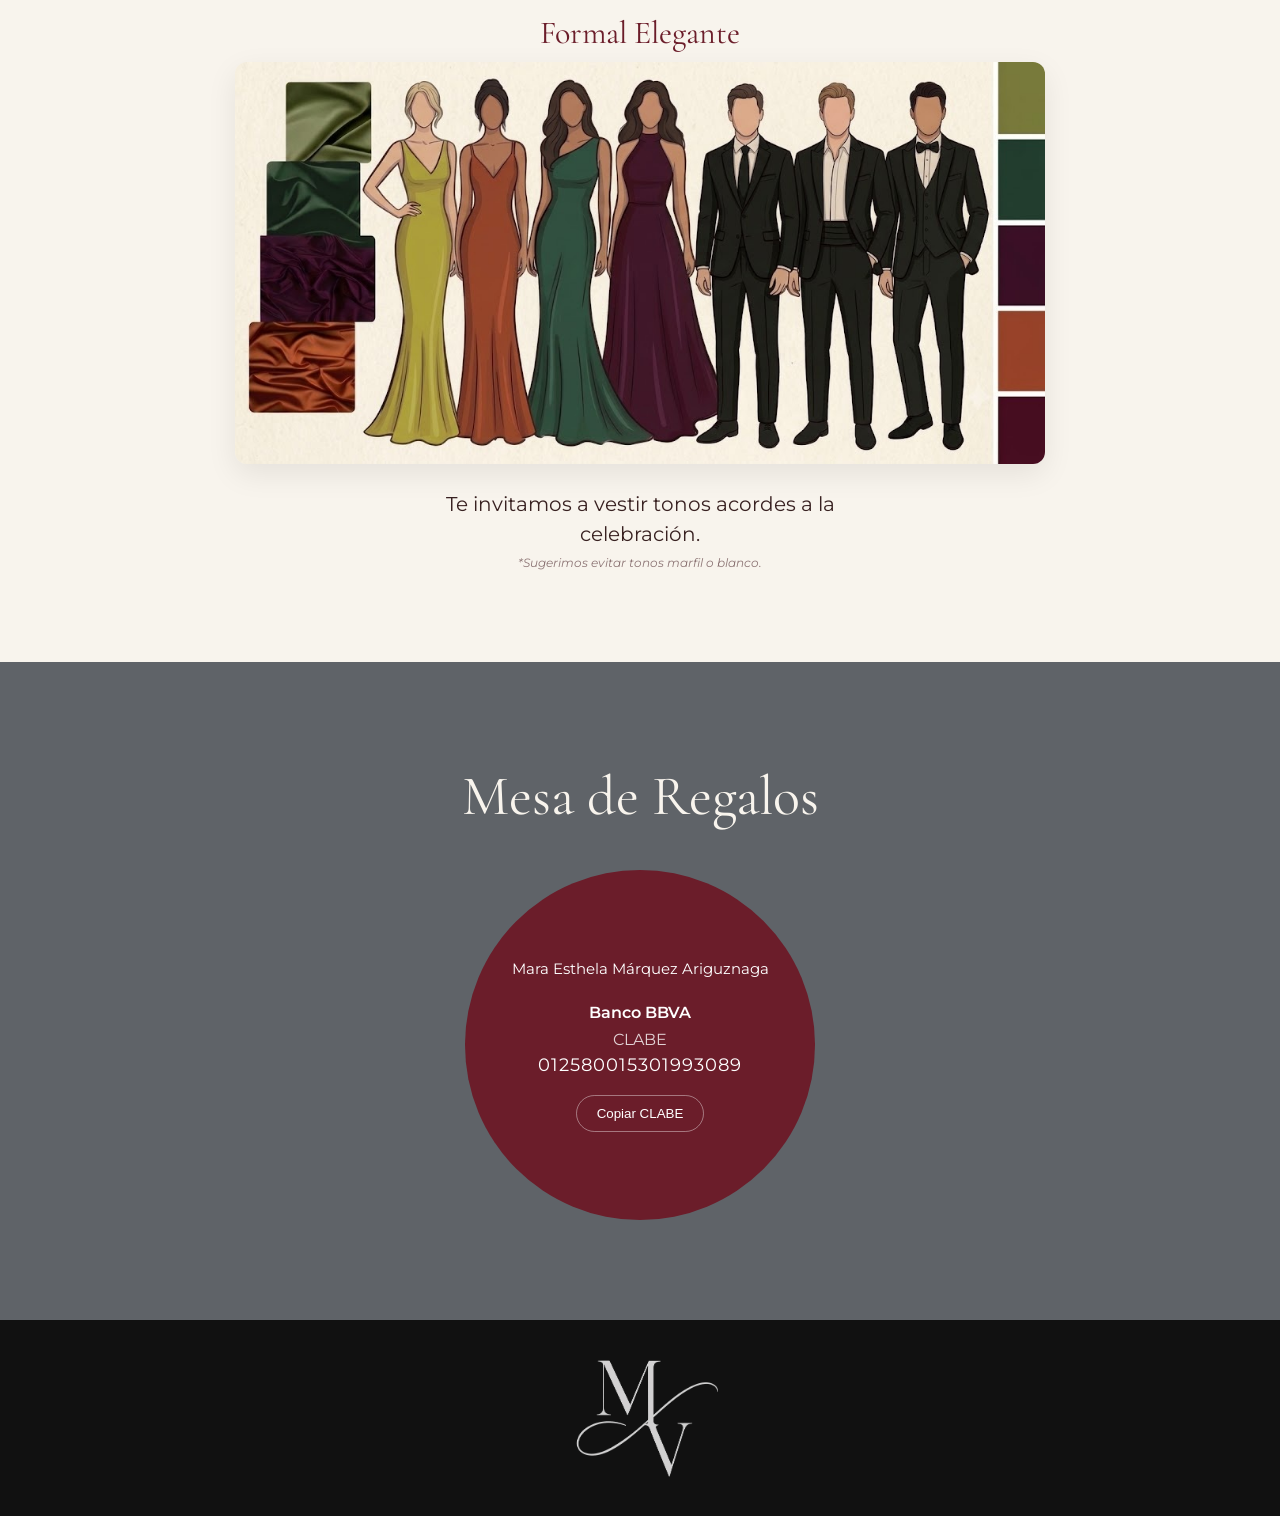
==== commit 29b1cc5f: "Correcion de errores de aniversario y fechas" ====
--- a/index.html
+++ b/index.html
@@ -298,9 +298,7 @@
 
     </footer>
 
-    <script src="assets/js/countdown.js"></script>
-    <script src="assets/js/main.js"></script>
-    <script src="assets/js/countdown.js"></script>
+    <script src="assets/js/countdown.js?v=20271018"></script>
     <script src="assets/js/main.js"></script>
 
     <script>
@@ -318,4 +316,4 @@
 
 </body>
 
-</html>+</html>
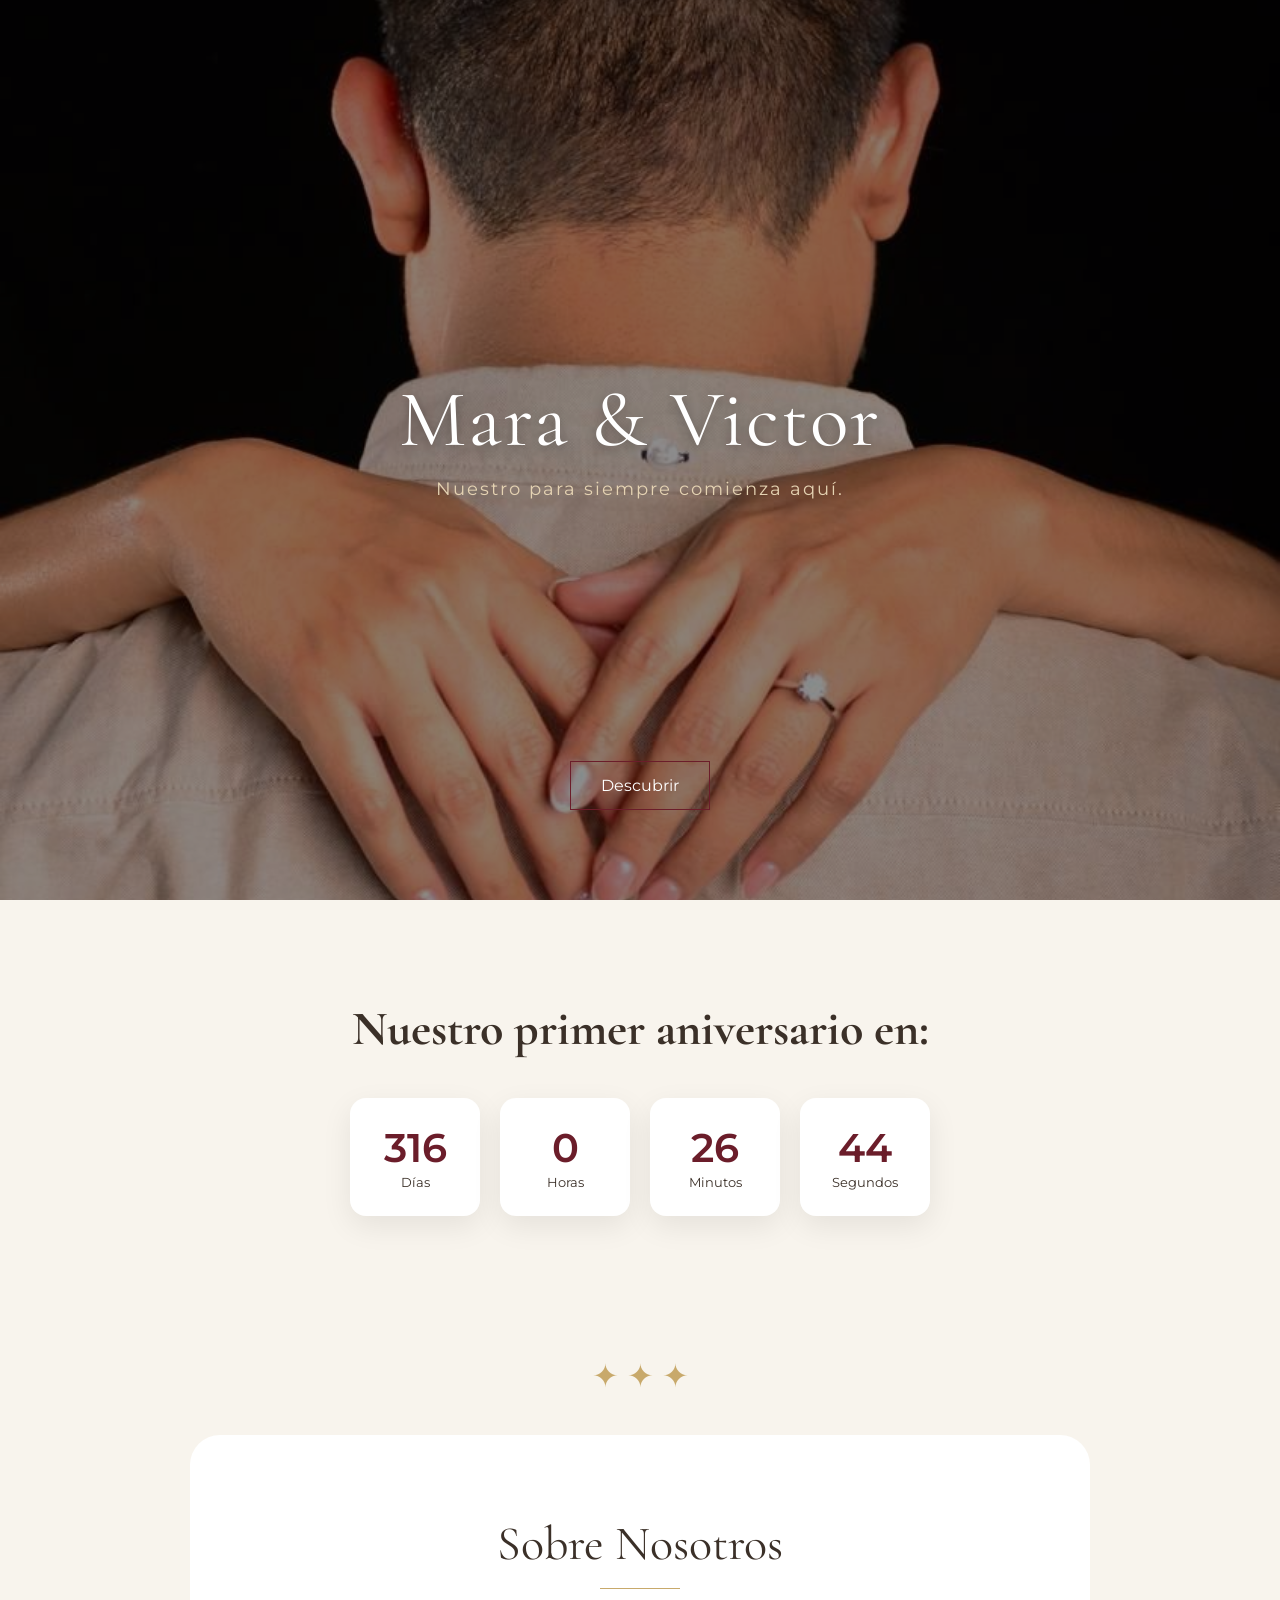
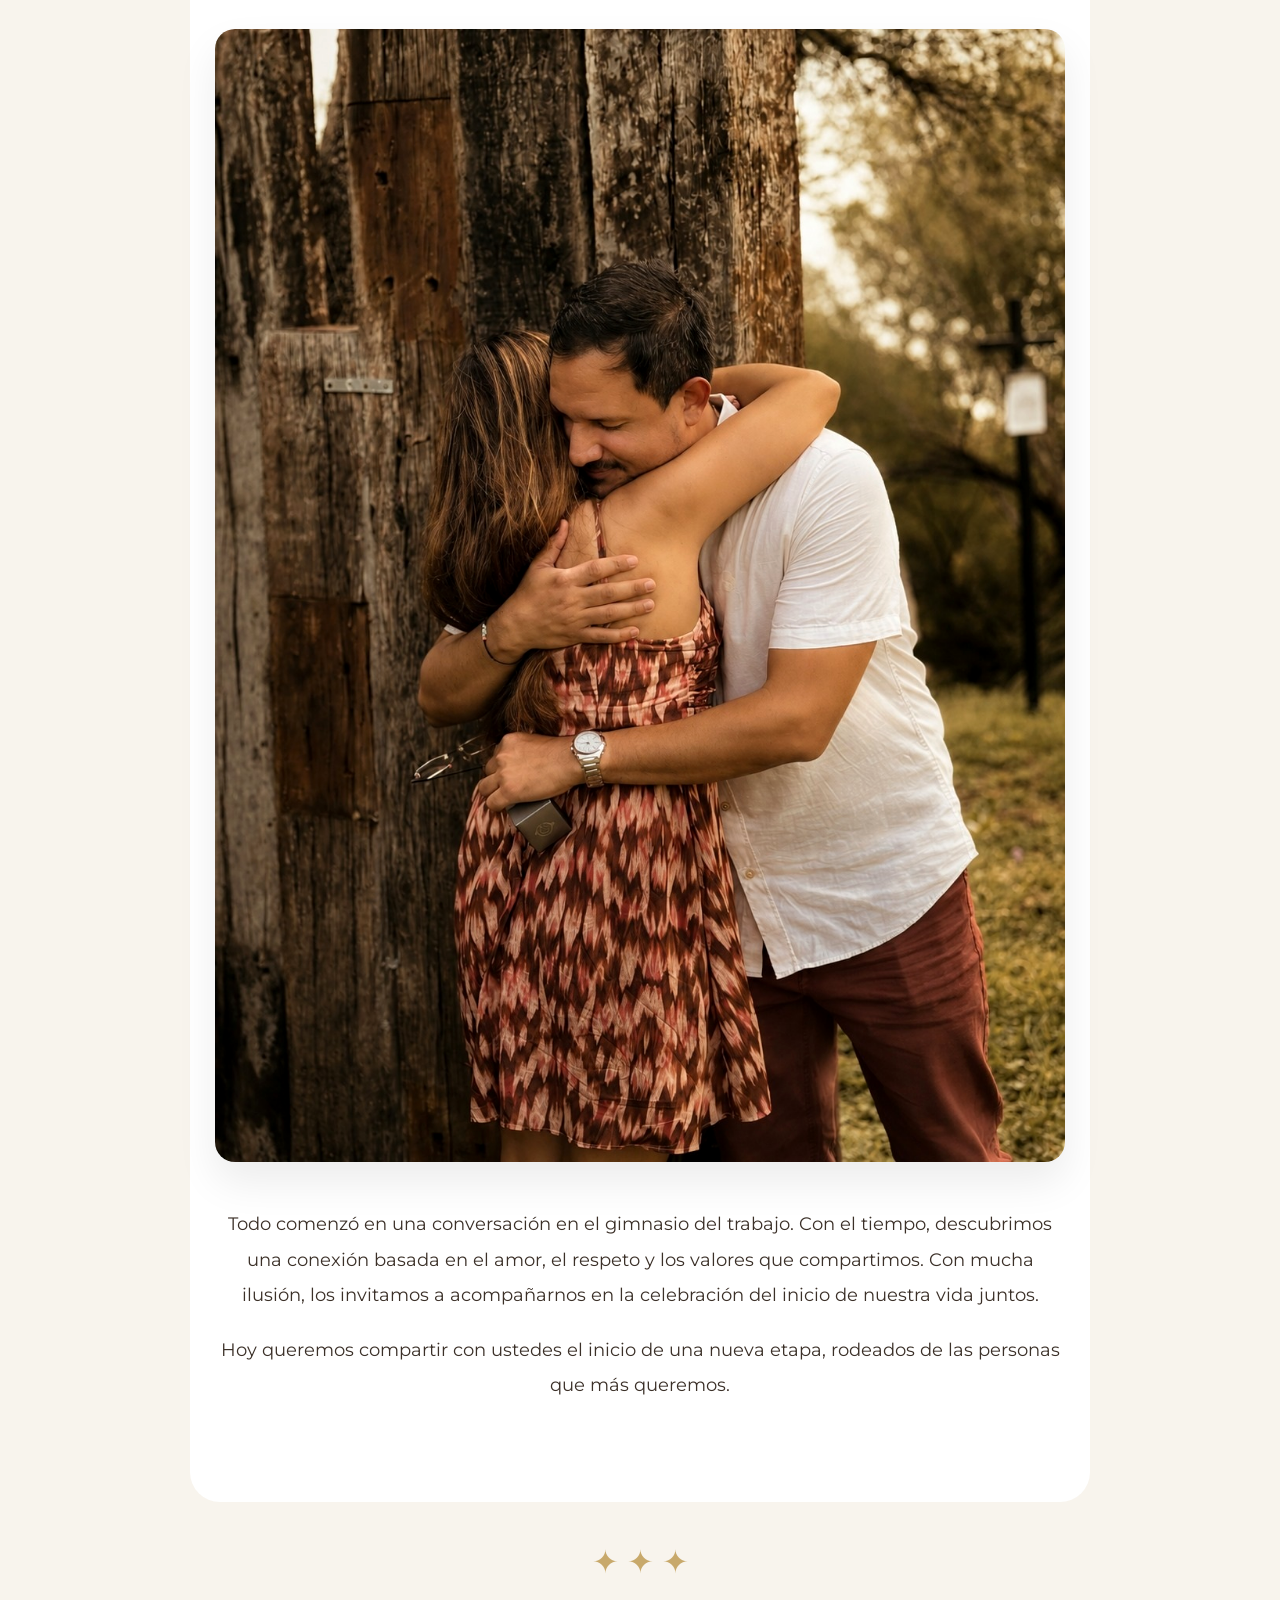
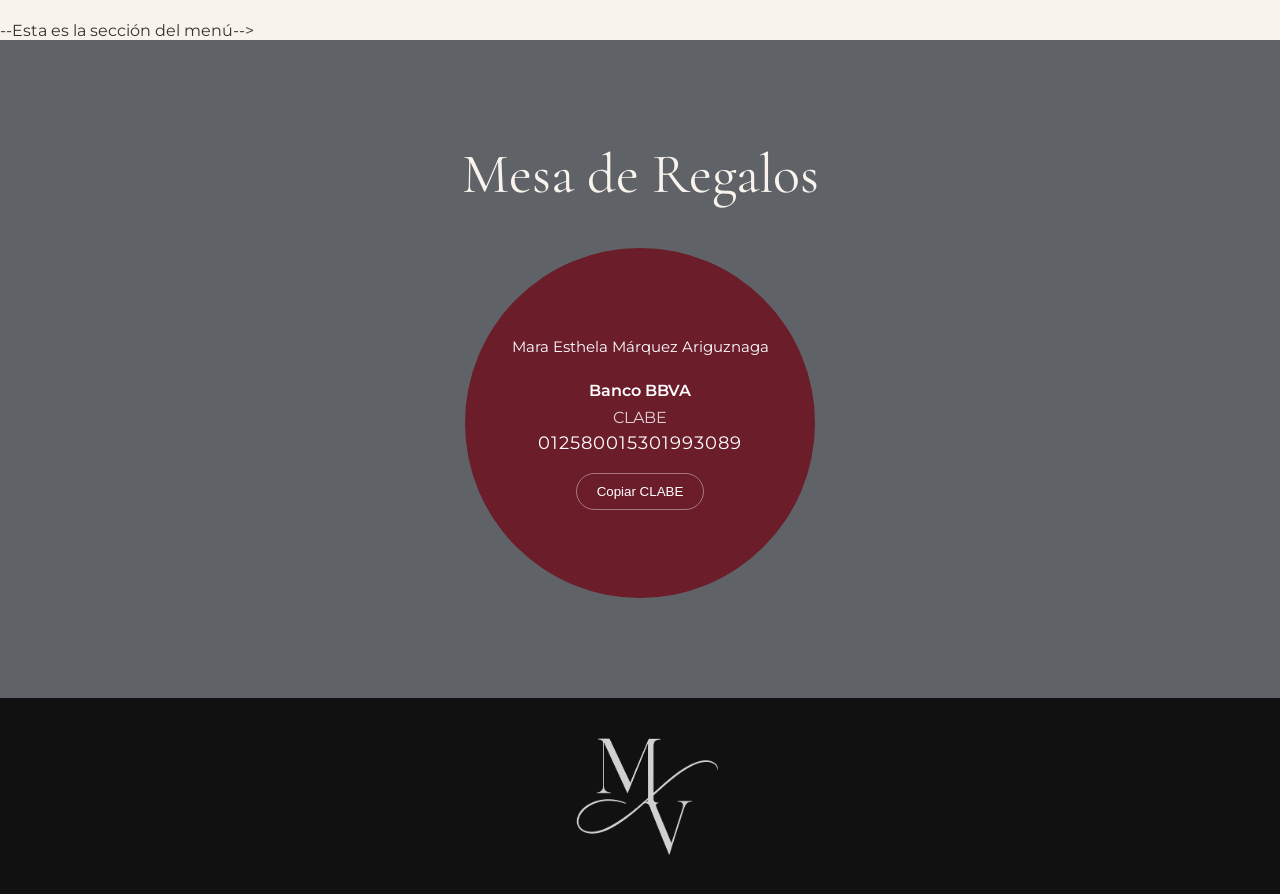
==== commit 853e1280: "Creacion de comentarios para finalizar evento" ====
--- a/index.html
+++ b/index.html
@@ -181,7 +181,7 @@
 
     </section>
     -->
-
+    <!--
     <section class="evento reveal">
 
         <div class="section-header">
@@ -193,17 +193,14 @@
             <span>Te esperamos para celebrar nuestro amor:</span>
 
             <strong>
-                Domingo, 18 de Octubre de 2026 a las 19:00 hrs.
+                Domingo, 18 de Octubre de 2026
             </strong>
 
-            <span>
-                Monterrey, Nuevo León
-            </span>
-
-        </div>
-
-    </section>
-
+        </div>
+
+    </section>
+    -->
+    <!--
     <section class="cards-evento reveal">
 
         <div class="evento-card">
@@ -236,7 +233,9 @@
         <div class="ornament">
             ✦ ✦ ✦
         </div>
+        -->
         <!--Esta es la sección del vestuario-->
+        <!--
         <section class="dress-code reveal">
 
             <div class="section-header">
@@ -256,7 +255,8 @@
                 *Sugerimos evitar tonos marfil o blanco.
             </p>
         </section>
-
+        -->
+        --Esta es la sección del menú-->
     </section>
     <!-- Agregando Mesa de regalos -->
     <section class="gift-section reveal">
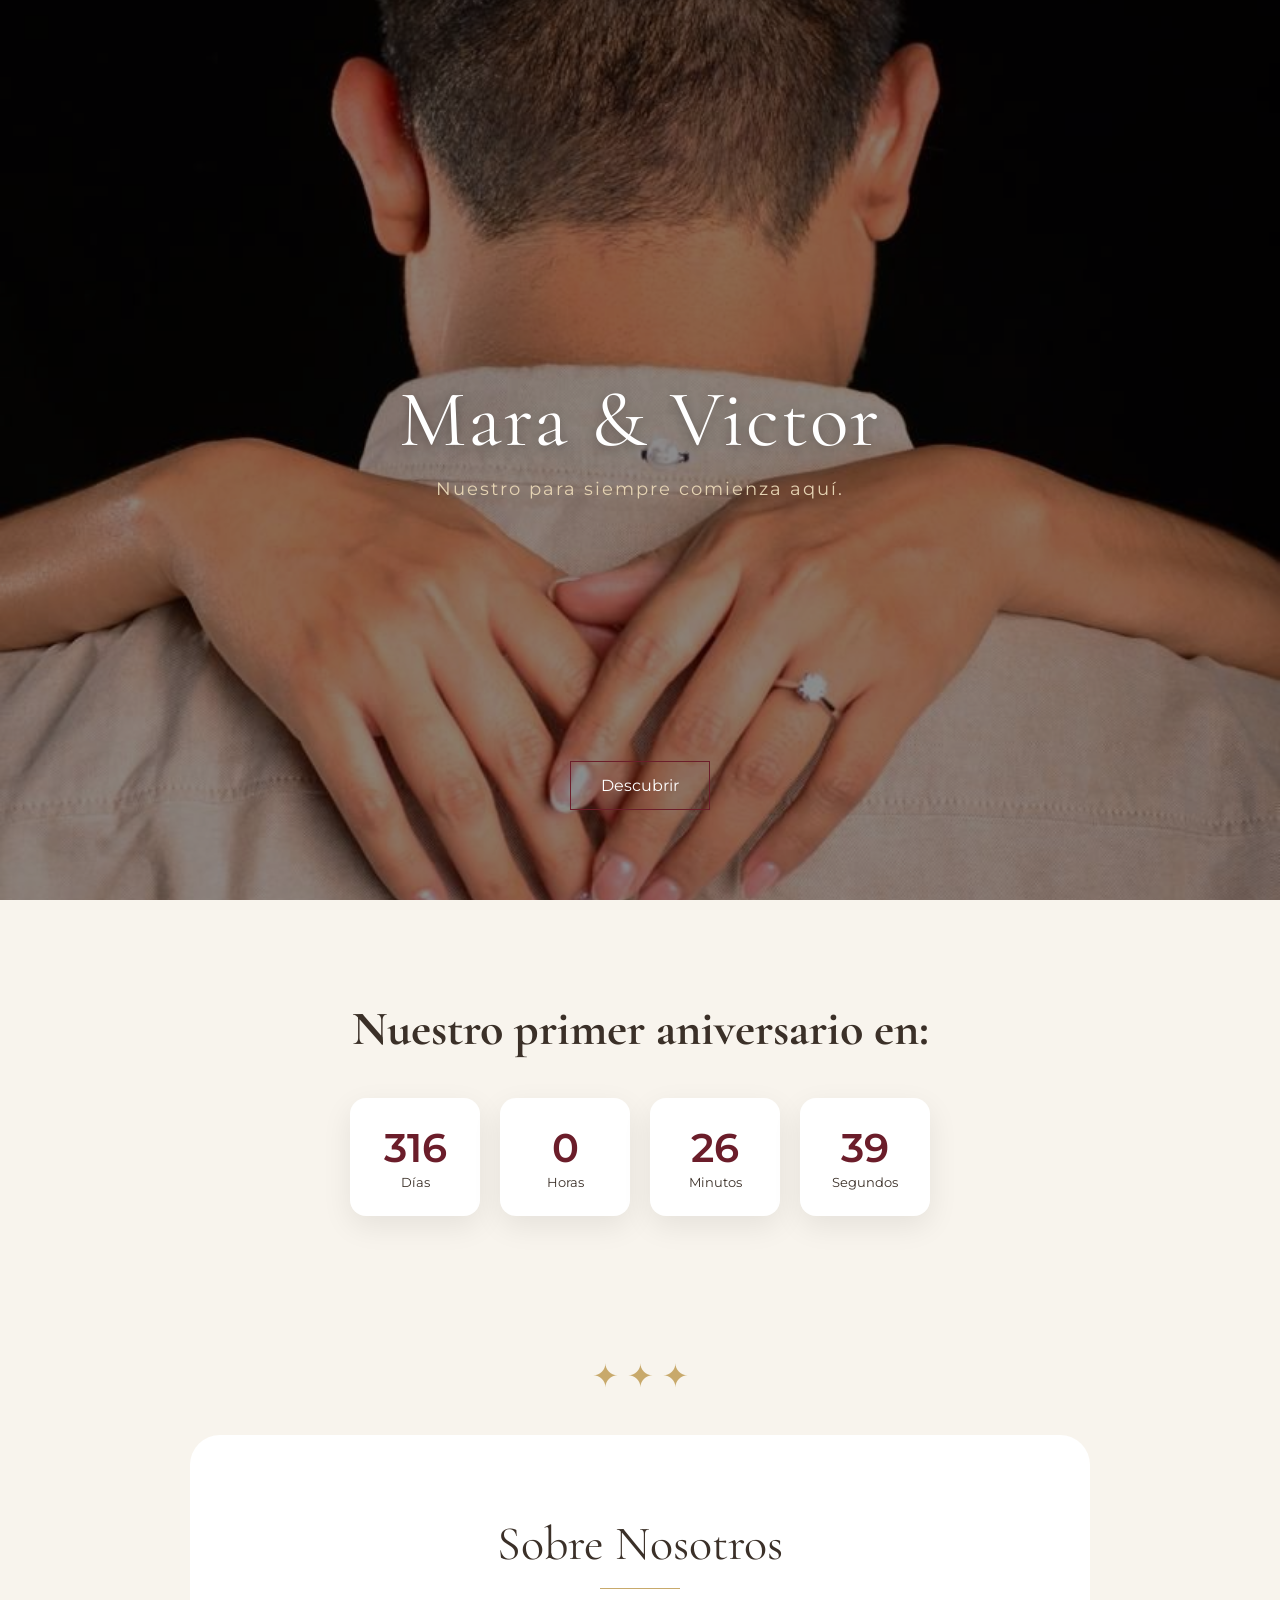
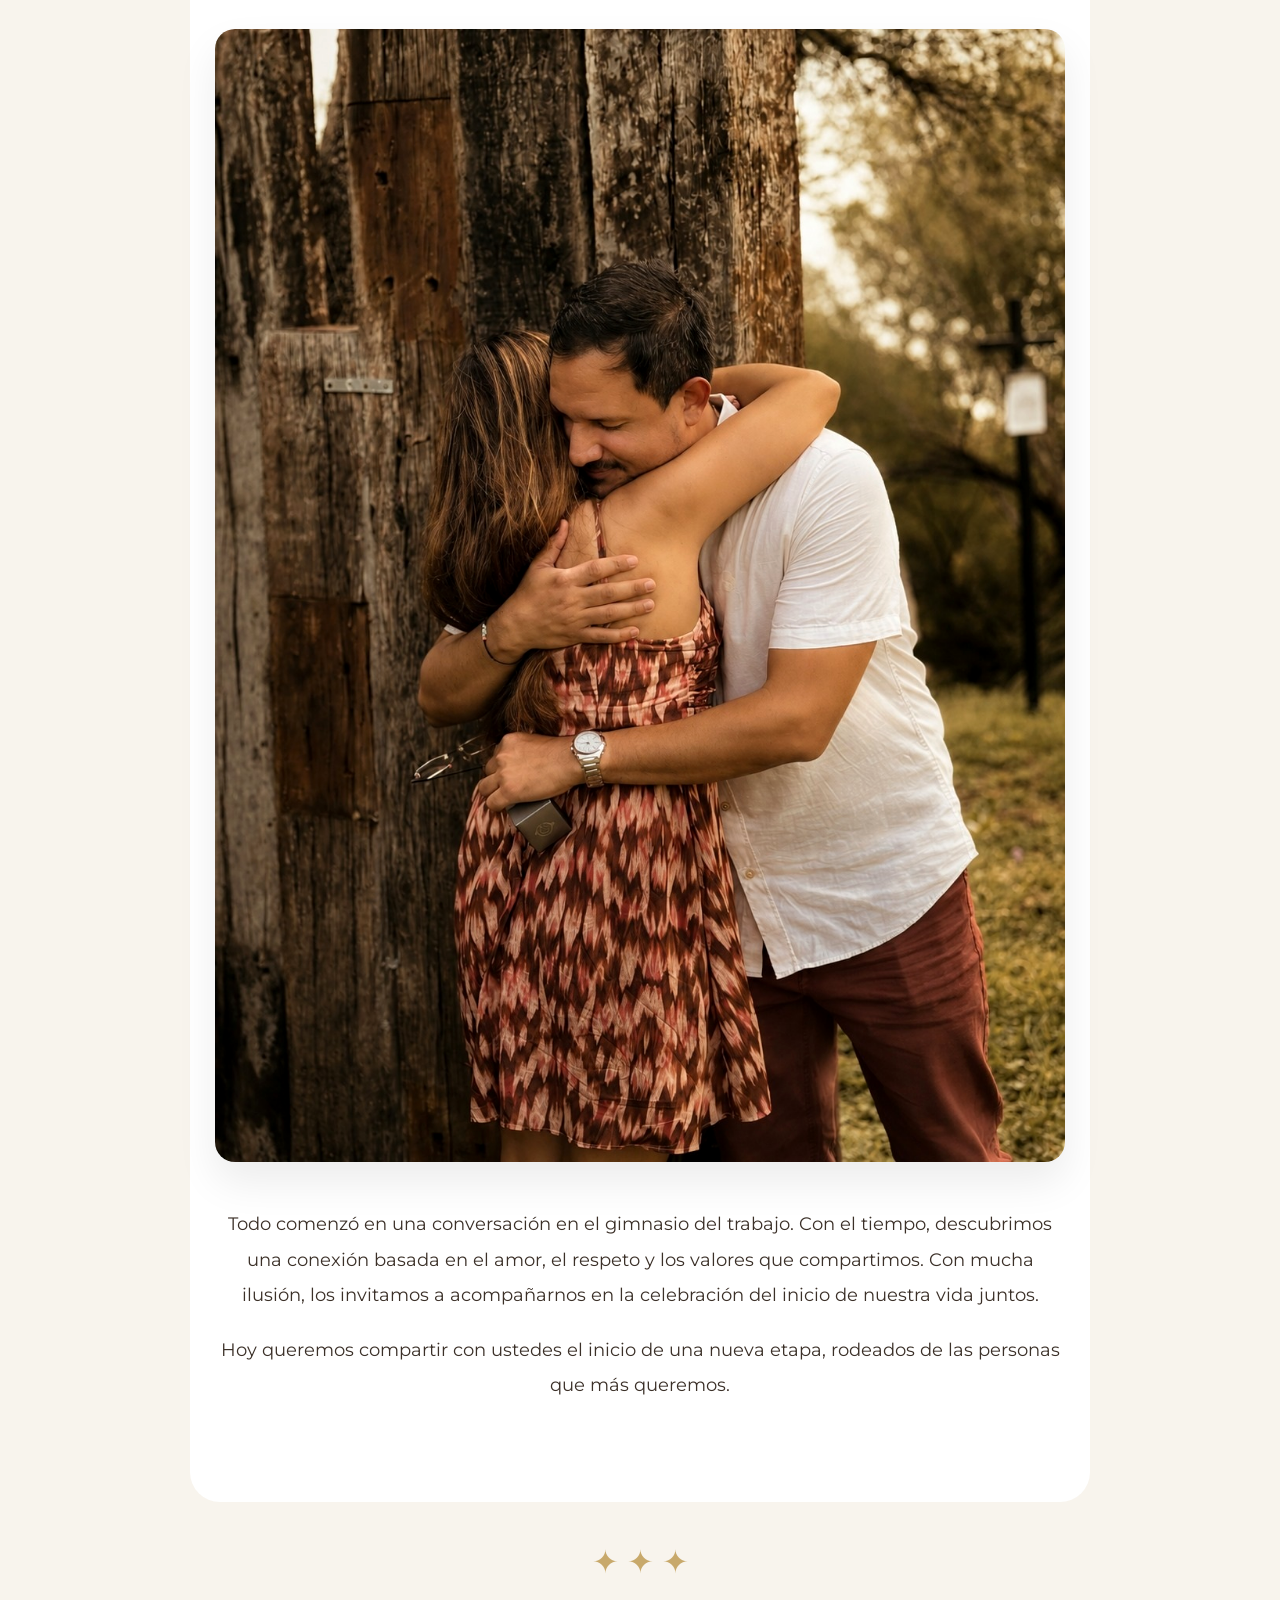
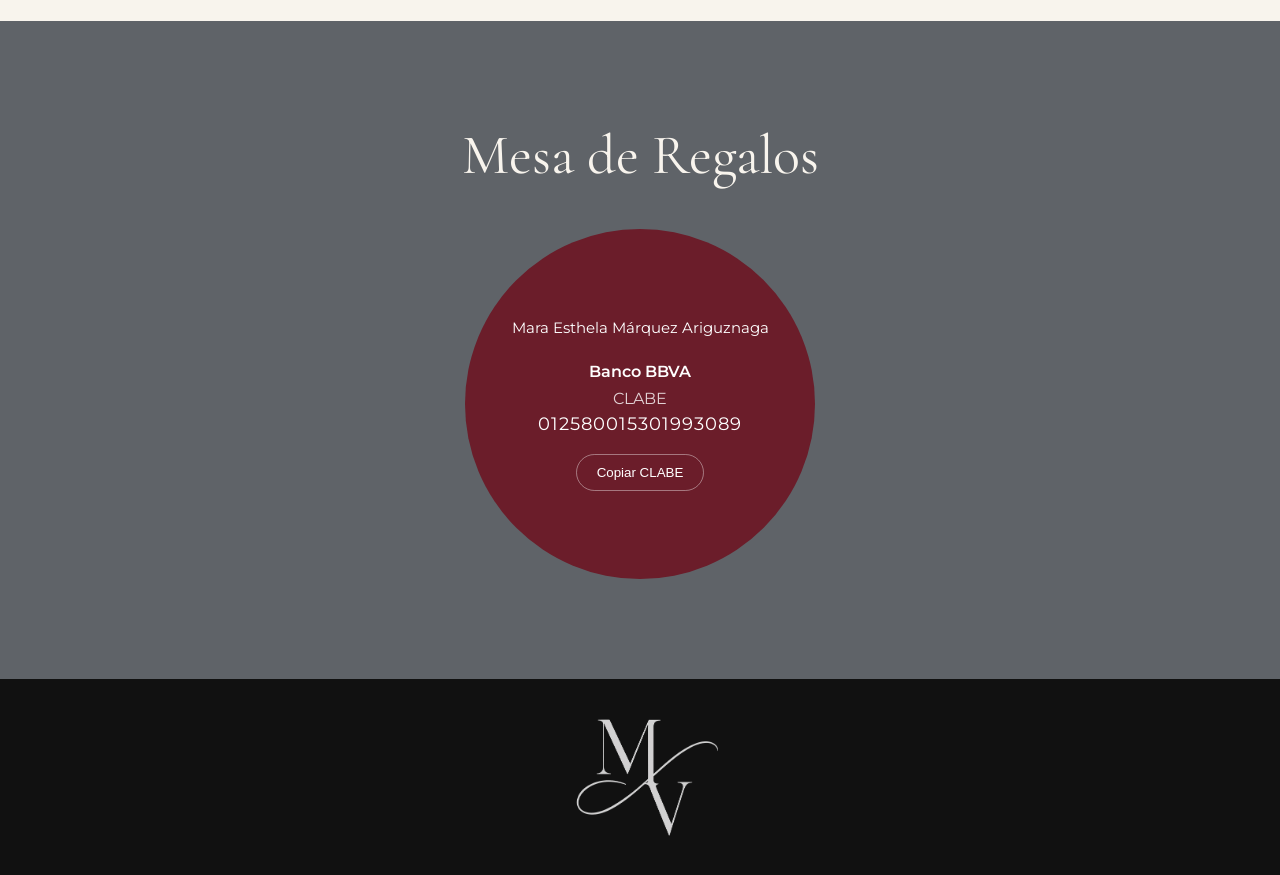
==== commit 74247388: "Correccion de errores" ====
--- a/index.html
+++ b/index.html
@@ -256,7 +256,7 @@
             </p>
         </section>
         -->
-        --Esta es la sección del menú-->
+        <!--Esta es la sección del menú-->
     </section>
     <!-- Agregando Mesa de regalos -->
     <section class="gift-section reveal">
